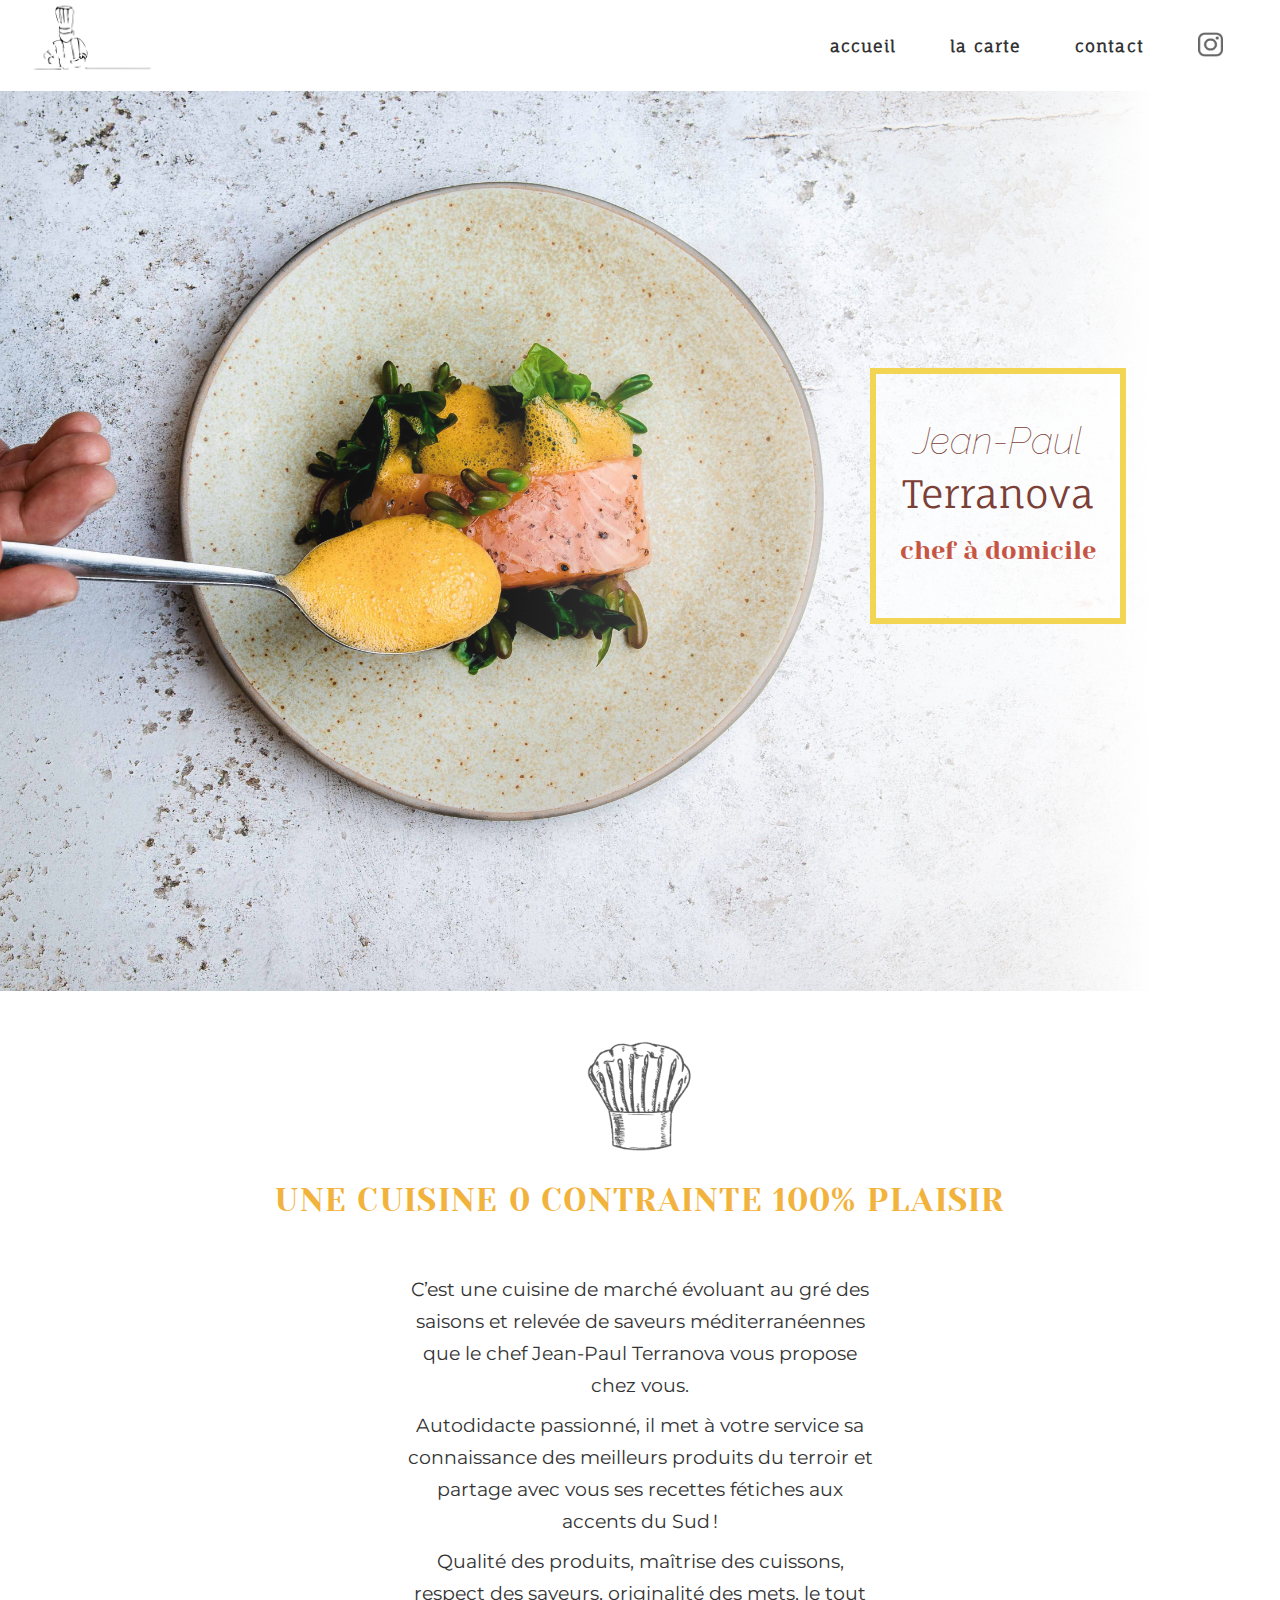
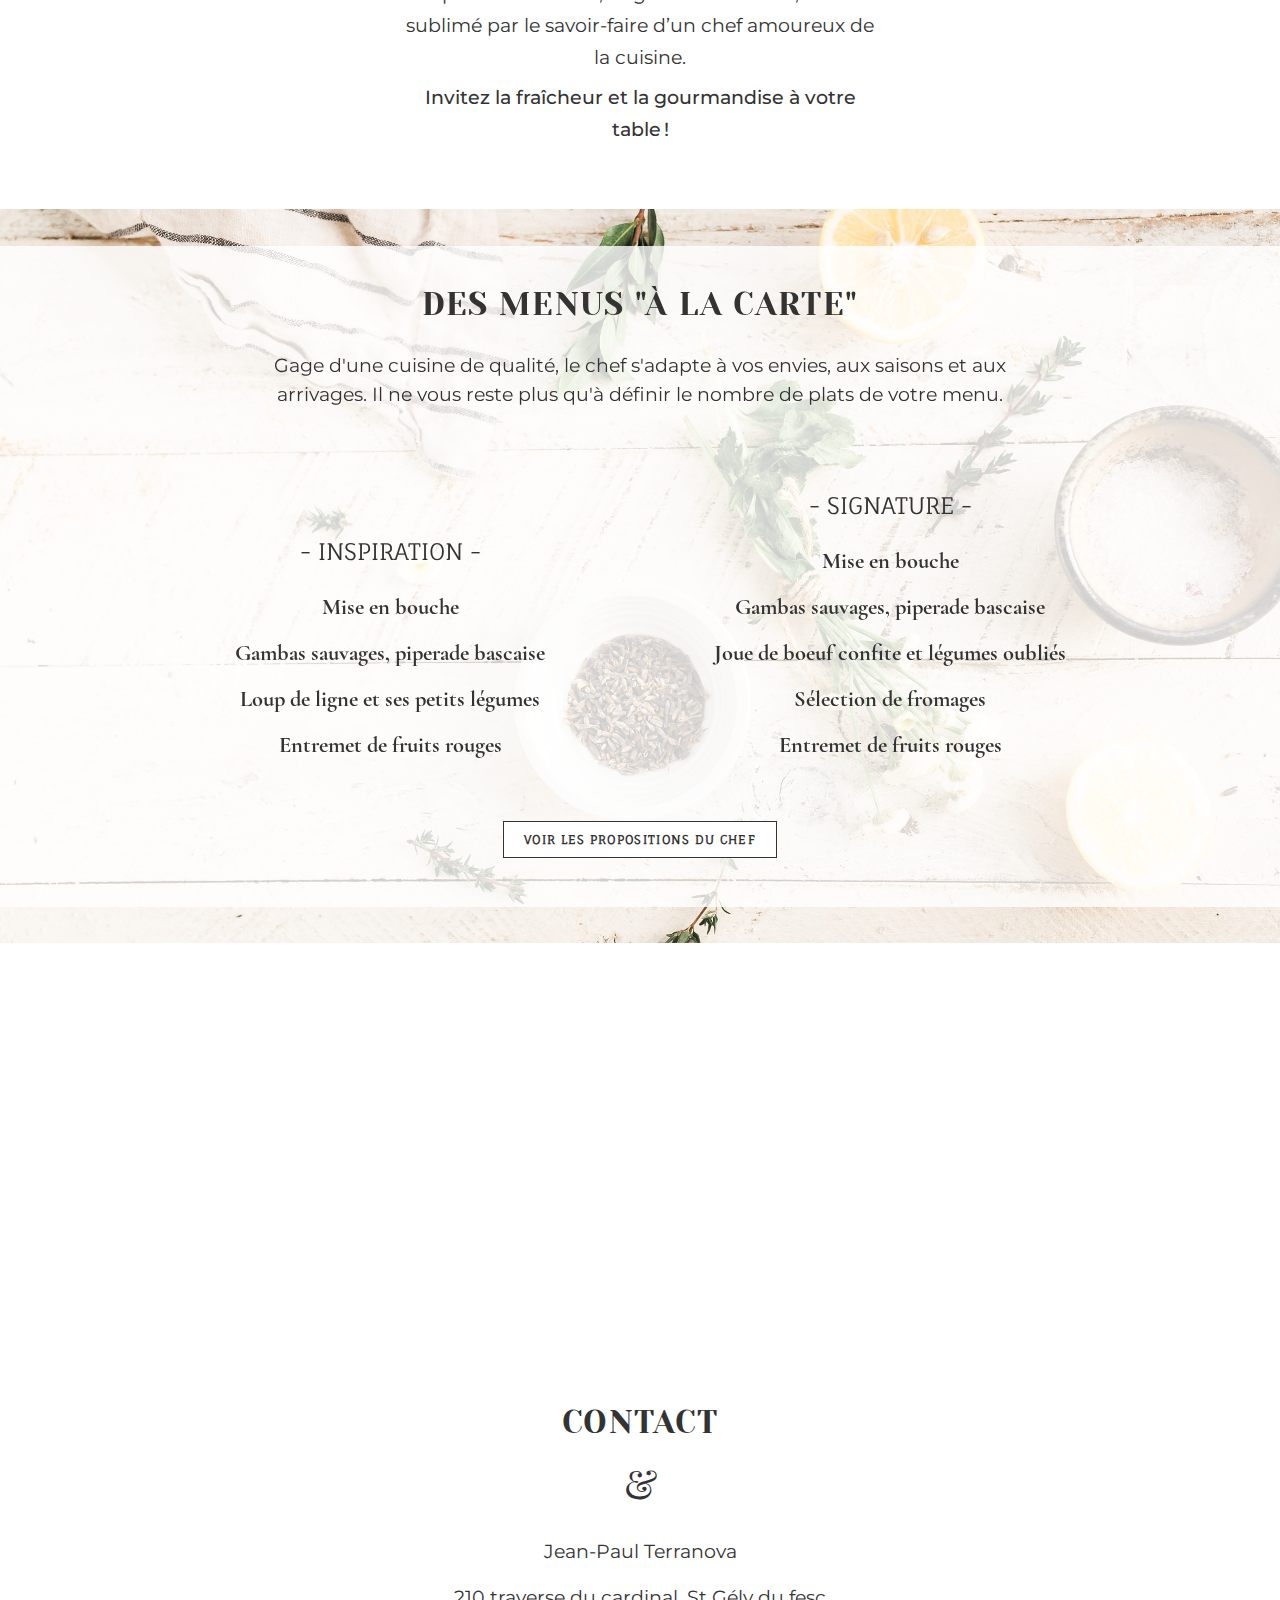
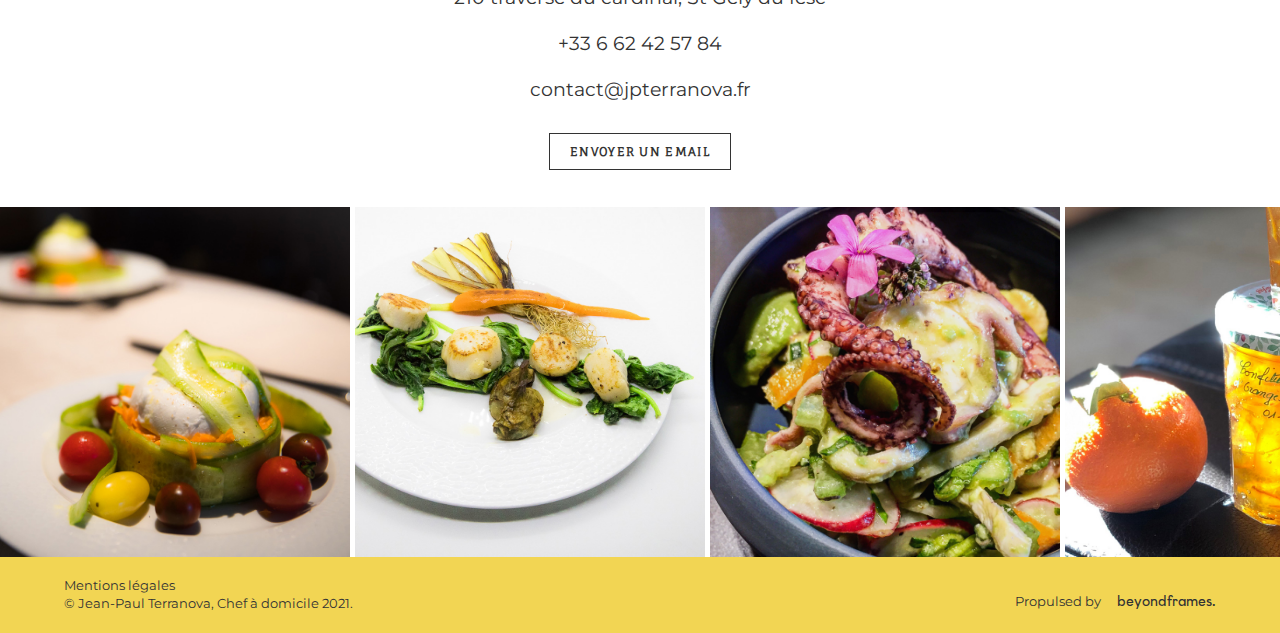
==== index.html @ db7e7a6c "navbar update - responsive" ====
<!DOCTYPE html>
<html lang="fr">

<html>
    <head>
        <title>Jean-Paul Terranova - Chef à domicile</title>
        <link rel="stylesheet" href="./resources/style.css"> 
        <link href="https://code.ionicframework.com/ionicons/2.0.1/css/ionicons.min.css" rel="stylesheet" />

        <!-- JAVASCRIPT -->
        <script type="text/javascript" src="resources/script.js"></script>
      
    <!-- REQUIRED META TAGS -->
        <meta charset="utf-8">
        <meta name="viewport" content="width=device-width, initial-scale=1, shrink-to-fit=no">

        <!-- FAVICON -->
        <link rel="apple-touch-icon" sizes="180x180" href="resources/img/favicon_io/apple-touch-icon.png">
        <link rel="icon" type="image/png" sizes="32x32" href="resources/img/favicon_io/favicon-32x32.png">
        <link rel="icon" type="image/png" sizes="16x16" href="resources/img/favicon_io/favicon-16x16.png">
        <link rel="manifest" href="resources/img/favicon_io/site.webmanifest">

        <!-- FONT GOOGLE -->
        <link rel="preconnect" href="https://fonts.gstatic.com">
        <link href="https://fonts.googleapis.com/css2?family=Montserrat:ital,wght@0,100;0,200;0,300;0,400;0,500;0,600;0,700;1,100;1,200;1,300;1,400;1,500;1,600;1,700&display=swap" rel="stylesheet">
        <link rel="preconnect" href="https://fonts.gstatic.com">
        <link href="https://fonts.googleapis.com/css2?family=Raleway:ital,wght@0,100;0,200;0,300;0,400;1,100;1,200;1,300;1,400&display=swap" rel="stylesheet">    
        
        <style type="text/css"> 
            a:link 
            { 
            text-decoration: none; 
            } 
        </style>
    </head>

    <body>

        <!-- NAVIGATION SECTION -->

    <header>

      <div class="toggle-btn" onclick="myFunction();">
        <span></span>
        <span></span>
        <span></span>
      </div>

      <div class="logo">
        <a href="index.html">
          <img src="resources/img/draw/chef-draw.png" 
              height="80rem"
              alt="dessin au trait d'un chef cuisinier au travail" ></a>
      </div>

      <nav id="nav">
        <ul>
          <li><a href="index.html">accueil</a></li>
          <li><a href="menus.html">la carte</a></li>
          <li><a href="#lien-contact">contact</a></li>
          <li><a href="https://www.instagram.com/J_paolo" target="_blank">
          <img class="instagram" 
              src="resources/img/icon/icon-instagram.png" 
              width="25" height="25"
              alt="icone instagram"></a></li>                   
        </ul>
      </nav>




<!--
      <nav>
        <ul class="nav-list">
                <li class="nav-item"><a href="index.html">
                    <img class="identite" 
                        src="resources/img/draw/chef-draw.png" 
                        height="80rem"
                        alt="dessin au trait d'un chef cuisinier au travail" ></a></li>
                <li class="nav-item"><a href="index.html">accueil</a></li>
                <li class="nav-item"><a href="menus.html">la carte</a></li>
                <li class="nav-item"><a href="#lien-contact">contact</a></li>
                <li class="nav-item"><a href="https://www.instagram.com/" target="_blank">
                    <img class="instagram" 
                    src="resources/img/icon/icon-instagram.png" 
                    width="25" height="25"
                    alt="icone instagram"></a></li></a></li>
        </ul>
      </nav>
-->
    </header>


        <!-- SOURCE ANCHOR -->
        <div class="anchor">
          <a href="#top">
            <img src="resources/img/icon/arrow.png">
          </a>
        </div>

        <!-- CONTENT SECTION #1 -->

        <main>
            <div id="banner1">
              <div class="container-brand">
                <div class="square">
                  <ul>
                    <li id="brand1">Jean-Paul</li>
                    <li id="brand2">Terranova</li>
                    <li id="brand4">chef à domicile</li>
                  </ul>
                  <!--<img src="resources/img/brand/brand-text.png">-->
                </div>
              
              </div>
              <!--<div class="container-baseline">
                <h1>Un chef dans votre cuisine</h1>
                <h2>pour être reçu chez soi</h2>
                 <h6>&</h6> 
              </div>-->
              
            </div>
        </main>


        <!-- CONTENT SECTION #2 -->

        <section class="plain-text">
          <div class="draw-item">    
            <img src="resources/img/draw/toque-draw.png" alt="drawing of a chef hat">
          </div>
          <div class="titre-edito">Une cuisine 0 contrainte 100% plaisir
          </div>
            <br>
          <div class="edito">
              <p>C’est une cuisine de marché évoluant au gré des saisons et relevée de saveurs méditerranéennes que le chef Jean-Paul Terranova vous propose chez vous.</p>
              <p>Autodidacte passionné, il met à votre service sa connaissance des meilleurs produits du terroir et partage avec vous ses recettes fétiches aux accents du Sud&#8239;!</p>
              <p>Qualité des produits, maîtrise des cuissons, respect des saveurs, originalité des mets, le tout sublimé par le savoir-faire d’un chef amoureux de la cuisine.</p> 
              <p class="bold">Invitez la fraîcheur et la gourmandise à votre table&#8239;!</p>
          </div>
        </section>
        

        <!-- CONTENT SECTION #3 -->
        
        <section class="supporting">
  
            <div class="module3">
                      
              <h3>Des menus "à la carte"</h3>
               <!--<h5>&</h5>-->

               <p><h5>Gage d'une cuisine de qualité, le chef s'adapte à vos envies, aux saisons et aux arrivages. Il ne vous reste plus qu'à définir le nombre de plats de votre menu.</h5></p>

                 <div class="col">
                   <h4>- Inspiration - </h4>
                     <br>
                   <p>Mise en bouche</p>
                   <p>Gambas sauvages, piperade bascaise</p>
                   <p>Loup de ligne et ses petits légumes</p>
                   <p>Entremet de fruits rouges</p>
                     <br>
                 </div>
               
                 <div class="col">
                   <h4>- Signature - </h4>
                     <br>
                   <p>Mise en bouche</p>
                   <p>Gambas sauvages, piperade bascaise</p>
                   <p>Joue de boeuf confite et légumes oubliés</p>
                   <!--<p><span class="italic">ou</span></p>
                   <p>Loup de ligne et ses petits légumes</p>-->
                   <p>Sélection de fromages</p>
                   <p>Entremet de fruits rouges</p>
                     <br>
                 </div>
                 
              
             </div>
               <br>
               <br>
               <a href="menus.html">Voir les propositions du chef</a>
           </section> 



        <!-- CONTENT SECTION #4 -->
        <div class="deco-scroll">
        </div>


        <!-- CONTENT SECTION #5 - CONTACT -->

        <p id="lien-contact"></p>           <!-- DESTINATION ANCHOR -->
        <section class="container-neutral"> <!-- container spé pour contact à la place de .plain-text-->
            <h3>Contact</h3>
            <h5>&</h5>
            <br>
                <div class="contact">
                    <p><strong>Jean-Paul Terranova</strong></p>
                    <p>210 traverse du cardinal, St Gély du fesc</p>
                    <p>+33 6 62 42 57 84</p>
                    <p>contact@jpterranova.fr</p>
                </div>
                <br>
            <a href="mailto:contact@jpterranova.fr">Envoyer un email</a>
        </section> 




        <!-- CONTENT SECTION #7 / SLIDE -->

        <div class="scroll">
            <img class="photo-item" src="resources/img/pic/mozza-concombre-retouche.jpg" alt="salade de mozzarella de buffala accompagnée de ses légumes du jardin" >
            <img class="photo-item" src="resources/img/pic/Noix-de-St-Jacques-et-petits-legumes-de-saison_light.jpg" alt="snoix de saint jacques et vieux légumes" >
            <img class="photo-item" src="resources/img/pic/salade-de-poulpe-2_light.jpg" alt="citron" >
            <img class="photo-item" src="resources/img/pic/Confitures_light.jpg" alt="citron" >
            <img class="photo-item" src="resources/img/pic/Poire-choco_ok.jpg" alt="dessert poire au chocolat et ses déclinaisons" >
            <img class="photo-item" src="resources/img/pic/Citron_light.jpg" alt="citron" >
    </div>
   

        <!-- FOOTER -->

        <footer>
            <ul class="container">
                <li><a href="info.html">Mentions légales</a></li>
                <li>&copy; Jean-Paul Terranova, Chef à domicile 2021.</li>
                  <span class="propulsed">
                <li>Propulsed by
                  <a href="#">
                      <span class="beyondframes">beyondframes.
                      </span>
                  </a></li>
                  </span>
            </ul>
        </footer>




    </body>

</html>




          <!-- FORMER NAVBAR 

        <header>
                      
            <ul>
                <li><a class='pagelink' href='contact'>contact</a></li>
                <li><a class='pagelink' href='menus'>menus</a></li>
                <li><a class='pagelink' href='#accueil'>accueil</a></li> 
                <li><div class="instagram">
                        <img src="resources/img/icon/icon-instagram.png" width="25" height="25" alt="icone instagram">
                    </div>
                </li>              
            </ul>
            
        </header> -->
---- resources/style.css ----
/* RESET */

/* http://meyerweb.com/eric/tools/css/reset/ 
   v2.0 | 20110126
   License: none (public domain)
*/

html, body, div, span, applet, object, iframe,
h1, h2, h3, h4, h5, h6, p, blockquote, pre,
a, abbr, acronym, address, big, cite, code,
del, dfn, em, img, ins, kbd, q, s, samp,
small, strike, strong, sub, sup, tt, var,
b, u, i, center,
dl, dt, dd, ol, ul, li,
fieldset, form, label, legend,
table, caption, tbody, tfoot, thead, tr, th, td,
article, aside, canvas, details, embed, 
figure, figcaption, footer, header, hgroup, 
menu, nav, output, ruby, section, summary,
time, mark, audio, video {
	margin: 0;
	padding: 0;
	border: 0;
	font-size: 16px;
	font: inherit;
	vertical-align: baseline;
}
/* HTML5 display-role reset for older browsers */
article, aside, details, figcaption, figure, 
footer, header, hgroup, menu, nav, section {
	display: block;
}
body {
	line-height: 1;
}
ol, ul {
	list-style: none;
}
blockquote, q {
	quotes: none;
}
blockquote:before, blockquote:after,
q:before, q:after {
	content: '';
	content: none;
}
table {
	border-collapse: collapse;
	border-spacing: 0;
}

/* RESET SIMPLIFIE */
/* 
html, body {
  margin:0;
  pading:0;
  font-family: 'Cormorant';
  font-size: 16px;
*/

@font-face {
    font-family: "Cormorant";
    src: url(font/Cormorant_Garamond/CormorantGaramond-Bold.ttf) format('truetype'),
         url(font/Cormorant_Garamond/CormorantGaramond-BoldItalic.ttf) format('truetype'),
         url(font/Cormorant_Garamond/CormorantGaramond-Italic.ttf) format('truetype'),
         url(font/Cormorant_Garamond/CormorantGaramond-Light.ttf) format('truetype'),
         url(font/Cormorant_Garamond/CormorantGaramond-LightItalic.ttf) format('truetype'),
         url(font/Cormorant_Garamond/CormorantGaramond-Medium.ttf) format('truetype'),
         url(font/Cormorant_Garamond/CormorantGaramond-MediumItalic.ttf) format('truetype'),
         url(font/Cormorant_Garamond/CormorantGaramond-Regular.ttf) format('truetype'),
         url(font/Cormorant_Garamond/CormorantGaramond-SemiBold.ttf) format('truetype'),
         url(font/Cormorant_Garamond/CormorantGaramond-SemiBoldItalic.ttf) format('truetype');
}
@font-face {
    font-family: "Fauna One";
    src: url(font/Fauna_One/FaunaOne-Regular.ttf) format('truetype');
}
@font-face {
    font-family: "Playfair";
    src: url(font/Playfair_Display/PlayfairDisplay-VariableFont_wght.ttf) format('truetype'),
         url(font/Playfair_Display/PlayfairDisplay-Italic-VariableFont_wght.ttf)format('truetype');
}
@font-face {
    font-family: "Yeseva One";
    src: url(font/Yeseva_One/YesevaOne-Regular.ttf) format('truetype');
}
@font-face {
    font-family: "Graphit";
    src: url(font/Graphit/Graphit-Regular.otf) format('opentype'),
       url(font/Graphit/Graphit-Regular.woff) format('woff');
}
@font-face {
    font-family: "Mathilde";
    src: url(font/Mathilde.otf/mathilde.otf) format('opentype');
}

html { 
  scroll-behavior: smooth; 
}

/*ajout pour slidebar*/
* {
  box-sizing: border-box;
  &::before, &::after {
    box-sizing: border-box;
  }
}
/*ajout pour slidebar*/

a {
 text-decoration: none;
  color: inherit;
}

p {
  min-width: 200px;
}



  /* NAVIGATION */

.header {
  display: inline-block;
  width: 100%;
  padding: 25px 6rem;
  background-color: #fff;
  position: relative;
}

.logo {
  float: left;
  padding-left: 2rem;
}

.header,nav {
  float: right;
}

.header,nav ul li {
  display: inline-block;
  padding: 2rem 25px;
}

.header,nav ul li a {
  text-decoration: none;
  display: inline-block;
  color: #333;
  font-weight: 600;
  letter-spacing: 1.2px;
  font-family: "Fauna One";
  vertical-align: middle;
}
.header,nav ul li:last-child {
  margin-right: 2rem;
  margin-left: 0;
}

.toggle-btn {
  width: 35px;
  position: absolute;
  right: 80px;
  top: 1.8rem;
  display: none;
}

.toggle-btn span {
  display: inline-block;
  width: 100%;
  height: 2px;
  background-color: #333;
  float: left;
  margin-bottom: 8px;
}

/*
.nav-list {
  padding: 1rem 0;
  display: flex;
  justify-content: flex-end;
  align-items:center;
  height: 5rem;
}

.nav-item {
  margin-right: 6rem;
  text-transform: lowercase;
  font-weight:600;
  
}

.nav-item a {
  color: #333;
  letter-spacing: 1.2px;
  font-family: "Fauna One";
}

.nav-item:first-child {
  margin-right: auto;
  margin-left: 6rem;
}

.nav-item:last-child {
  margin-right: 10rem;
  margin-left: 0;
}
*/


  /* MAIN */

  #banner1 {
    position: relative;
    background: linear-gradient(to right, transparent, 70%, white 90%),
                url("img/pic/retouche_edward-howell-R8HoXig87p8-unsplash2.jpg")center center no-repeat;
    background-size: cover;
    height: 100vh;
    line-height: 1.4em;
    text-align:center;
    align-items: center;
    display: flex;
    width: 100%;
    
  }

.container-brand {
  line-height: 1.4rem;
  margin : 0 10vw 10vh auto;
  align-items:center; 
  display: flex;

   
}

.square {
  width: 20vw;
  height: 20vw;
  background-color: rgba(255, 255, 255, 0.8);
  border:solid 6px #f2d553;
  min-width: 200px;
  min-height: 200px;
  align-items: center;
  display: flex;
  flex-direction: column;
  


}

.square li {
  line-height: 4.2vh;
  margin: 0 auto;

}

.square ul {
  vertical-align: middle;
  padding-top: auto;
  padding-bottom: auto;
  margin-top: auto;
  margin-bottom: auto;
}

/*
h1 {
 font-size: 5.9vw;
}
h2 {
 font-size: 3.0vh;
}
p {
 font-size: 2vmin;
}*/

#brand1 {
  font-family: "Raleway", sans-serif;
  font-size: 3vw;
  color: #7B3F36;
  font-weight: 100;
  font-style: italic;
  margin-top: 0;
}

#brand2 {
  font-family: "Fauna One", sans-serif;
  font-size: 3vw;
  color: #7B3F36;
}


#brand4 {
  font-family: "Yeseva One", sans-serif;
  font-size: 2vw;
  color: #C75544;
  padding-top: 1.5vw;
}

.container-baseline {
  position: relative;
  display: block;
}
/*
 #banner1:before {       /// Overlay ///
  position: absolute;
  content: "";
  top: 0;
  left:0;
  width: 100%;
  height: 100%;
  background: linear-gradient(to right, transparent, 70%, white);
}
*/
#banner1:before div {
    width: 120px;
    height: 120px;
  }

#banner1 * {
  position: relative;      /* /// Makes elements display above overlay. /// */
}

main h1 {
  color: #333;
  font-family: 'Fauna One', sans-serif;
  font-size: 2vw;
  letter-spacing: 0.03em;                      
  text-transform: uppercase;
  top: 30%;
}

main h2 {
  color: #333;
  font-family: 'Fauna One', sans-serif;
  font-size: 2vw;
  text-align: center;
  top: 30%;

}

/*
img[src*='text'] {
  margin-top: 0;
  margin-left: auto;
  margin-right: auto;
  display: flex;
  width: 400px;
  height: auto;
  position: relative;
}

img[src*='frame'] {
  margin-top: 0;
  margin-left: auto;
  margin-right: auto;
  display: flex;
  width: 400px;
  height: auto;
}*/

.draw-item {
  margin: 1rem auto 1rem auto;
  text-align: center;
}

.draw-item img {
  width: 200px;
}
 
img[src*='lemon'] {
  margin-top: 0;
  margin-left: auto;
  margin-right: auto;
  display: flex;
  width: 150px;
  height: auto;
}

img[src*='toque'] {
  margin-top: 0;
  margin-left: auto;
  margin-right: auto;
  display: flex;
  width: 200px;
  height: auto;
}


/*
.container-edito {
  background-color: #fff;
  width: 100%;
  padding-top: 4em;
  padding-bottom: 4em;
  text-align: center;
}*/

.titre-edito {
  font-family: "Yeseva One", sans-serif;
  color:#f2b33d;
  font-size: 2rem;
  text-transform: uppercase;
  text-align: center;
  letter-spacing: 0.04em;
  width: 100%;
  margin-left: auto;
  margin-right: auto;
}

.edito {
  font-family: 'Montserrat', sans-serif;
  color:#333;
  margin: 1rem auto;
  width: 46%;
  line-height: 2rem;
  font-weight: 400;
  text-align: center;
}

.edito p {
  padding-top: 0.5rem;
}

.bold {
  font-weight: 500;
}

/* MODULE #3 */    /*presentation menus*/

.supporting {              /*fond img presentation menus */
  position: relative;
  background: url("img/pic/brooke-lark-kXQ3J7_2fpc-unsplash_light.jpg")center center no-repeat; padding-top: 80px;
  padding-top: 80px;
  padding-bottom: 6em;
  background-size: cover;
  text-align: center;
  width: 100%;
}

.supporting::before {
  position: absolute;
  display: block;
  top:5%;
  content: "";
  background-color: rgba(256,256,256, 0.80);
  width: 100%;
  height: 90%;
}

/*
.supporting:before {            Overlay
  position: absolute;
  content:"";
  background-color: rgba(256,256,256, 0.75);
  width: 90%;
  height: 88%;
  top: 45px;
  left: 100px;

}*/

.supporting * {
  position: relative;
  width: 100%;
}

.supporting .col {
  font-family: 'Montserrat', sans-serif;
  text-align: center;
  display: inline-block;
  height: 200px;
  width: 400px;
  margin : 2.2em 3em 0 3em;
}

.supporting img {  /* usefull for icon from menu page*/
  height: 32px;
}

.supporting h4 {
  font-family: "Fauna One", sans-serif;
  font-size: 23px;
}

.supporting p {
  font-weight: 400;
  font-family: "Cormorant";
  font-size: 1.4em;
  line-height: 16px;
  padding: 10 20px;
  margin-bottom: 30px;
  color: #333;
}

.supporting a {
  background-color: white;
  color: #333333;
  font-family: 'Fauna One', sans-serif;
  font-weight: 600;
  font-size: 12px;
  letter-spacing: 1.3px;
  /*text-decoration: none;*/
  text-transform: uppercase;
  padding: 10px 20px;
  border: 1px solid #333333; 
  margin: 20px, auto;
  width: 100%;
}

.supporting a:hover {
  background-color: #333;
  color: #fff;
}

.italic {
  font-style: italic;
  font-weight: lighter;
}


.container-neutral {    /*fond blanc de base utilisé pour contact*/         
  font-family: 'Montserrat', sans-serif;
  background-color: #fff;
  margin: 3rem auto;
  text-align: center;
  width: 100%;
}

.container-neutral p {  /*texte du module contact */
  font-weight: 400;
  font-size: 1.2rem;
  line-height: 1rem;
  padding: 10 20px;
  margin-bottom: 30px;
  color: #333;
  width: 100%;
}


.container-neutral a {
  background-color: white;
  color: #333333;
  font-family: 'Fauna One', sans-serif;
  font-weight: 600;
  font-size: 12px;
  letter-spacing: 1.3px;
  text-decoration: none;
  text-transform: uppercase;
  padding: 10px 20px;
  border: 1px solid #333333; 
  margin: 20px, auto;
  width: 100%;
}

.container-neutral a:hover {
  background-color: #333;
  color: #fff;
  width: 100%;
}

.module3 {
  /*background-size: cover; */
  position:relative;
}

/*
.module3:before {
  position: absolute;
  content: "";
  top: 0px;
  right: 0px;
  height: 50%;
  color: rgba(256,256,256, 0.2);
}
*/

.module3 * {
  position: relative; /* Makes elements display above overlay. */  
}

.module3 h5 {
  font-size: 1.2rem;
  font-family: "Montserrat";
  width: 60%;
  text-align: center;
  margin-left: auto;
  margin-right: auto;
  line-height: 1.8rem;
  min-width: 200px;
}

.container {
  z-index: 10;
  border: 0px;
  margin: 0px;
  color: #333;
}

.deco-scroll {
  background-image: url(img/pic/jonathan-pielmayer-dJe7Vt0dQHM-unsplash_light.jpg); 
  width: 100%;
  height: 26em;  
  background-size: cover;
  background-attachment: fixed, scroll;
}

.deco-scroll2 {
  background-image: url(img/pic/max-delsid-81QFH8r4xog-unsplash_light.jpg); 
  width: 100%;
  height: 20rem;  
  background-size: cover;
  background-attachment: fixed, scroll;
  margin-bottom: 4rem;
}

/* ---------- PROCESS & MENUS ---------- */  

.container-process {
  max-width: 1200px;
  margin: 0 auto;
  padding: 0 1rem;
  text-align: center;
  align-items: center;
}


.container-process .col { /*manage ONLY each .col and their behavior between them*/
  font-family: 'Cormorant', sans-serif;
  font-size: 1.4rem;
  line-height: 1.4rem;
  height: 200px;
  width: 800px;
  margin : 0 2rem 2rem 2rem;
  vertical-align: text-top;
  display: flex;
}

.container-process p {
  margin-top: 1.4rem;
}

.container-process img {
width: auto;
height: 180px;
}

/* ---------- INFO LEGALES ---------- */

.plain-text {                       /* !!DANGER ZONE!! container used for / mentions legales, edito and process+menus*/
font-family: 'Montserrat', sans-serif;
margin: 2rem auto 4rem auto;
width: 80%;
font-size: 1.2rem;
line-height: 2rem;
}

.plain-text .col {
  /*font-family: ???;*/ 
  text-align: center;
  display: inline-block;
  height: 200px;
  width: 200px;
  margin-top: 60px;
}



.special p {
  margin-top: 8rem;
  padding-top: 2rem;
  margin-left: auto;
  margin-right: auto;
  text-align: center;
  max-width: 1200px;
  margin-bottom: 0;

}

/*
.plain-text img {
  height: 32px;
}
*/


.plain-text li {
  margin-left: 10%;
  margin-top: 1rem;
}

.plain-text h3 {
  margin-top: 0rem;
}

.plain-text h4 {
  font-family: "Yeseva One";
  color: #555;
  font-size: 1.8rem;
  text-align: left;
  margin-top: 2rem;
}

/*
.yellow-background {
    background-color: #f2d553;
    width:100%;  
}
*/



/*----------------------------*/

/* UNIVERSAL STYLES */
  
  h1 {
    color: black;
    padding: 20px;
    font-size: 1,75rem;                     
    font-family: "Cormorant";
    text-transform: uppercase;
    top: 25%;
    
  }
  
  h2 {
    padding: 40px 20px 40px 20px;
    font-size: 22px;
    text-align: center;
    font-family: "Fauna One";
    text-transform: uppercase;
    color:#333;
  }

  h3 {
    font-family: "Yeseva One", sans-serif;
    font-size: 2rem;
    text-transform: uppercase;
    color:#333;
    text-align: center;
    letter-spacing: 0.04em;
    
  }

  h4 {
    font-family: "Cormorant";
    font-size: 1.375rem;
    padding: 20px;
    text-align: center;
    text-transform: uppercase;
    color:#333;
  }

  h5 {                            /* '&' black) */
    font-family:"Playfair";
    font-size: 40px;
    font-weight: normal;
    text-align: center;
    color: #333;
    margin: .6em;
    vertical-align: baseline;
  }

  h6 {                            /* '&' white) */
    font-family:"Playfair";
    font-size: 40px;
    font-weight: normal;
    text-align: center;
    color: #fff;
    margin: 0px;
    vertical-align: baseline;
  }

  .container-title h3{
    width: 100%;
    height: auto;
    margin-top: 3rem;
  }

.bandeau-image {
  max-height: 30em;
  width: 100%;
}

.deco-page {
  display: flex;
  width: 100%;
  height: 30em;
  align-items: center;
  overflow: hidden;
}

/*
  .deco-page {
  -webkit-background-size: cover;
  -moz-background-size: cover;
  -o-background-size: cover;
  background-size: cover;
  }


.contact {
  margin-top: 4em;
  margin-bottom: 4em;;
}

.contact p {
  font-family : "Montserrat", sans-serif;
  line-height: 0.5em;
}

/* PHOTOS SCROLL HORIZONTAL */

.scroll {
  display: flex;
  flex-wrap: nowrap;
  overflow-x: auto;
  -webkit-overflow-scrolling: touch;
  -ms-overflow-style: -ms-autohiding-scrollbar;
}
.scroll::-webkit-scrollbar {
  display: none;
}

.photo-item {
  height: 350px;
  width: 350px;
  margin-right: 5px;
  flex: 0 0 auto;
}


/*---------- SLIDE BAR ----------*/
/* already written on 102
* {
  box-sizing: border-box;
  &::before, &::after {
    box-sizing: border-box;
  }
}
*/


.container-slider {
  max-width: 800px;
  margin: 0 auto;
  padding: 50px;
}

button {
  position: relative;
  display: inline-block;
  cursor: pointer;
  outline: none;
  border: 0;
  vertical-align: middle;
  text-decoration: none;
  background: transparent;
  padding: 20px 5px;
  color: #f2d553;
  font-size: 2rem;
}

button span {
  position: relative;
  display: inline-block;
  transform: translateX(0);
  transition: transform 0.3s ease;
}

.previous:hover span {
  transform: translateX(-10px) scale(1.2);
}

.next:hover span {
  transform: translateX(10px) scale(1.2);
}

.slider-nav ul {
  list-style: none;
  margin: 0;
  padding: 0;
  display: flex;
  justify-content: center;
}

.slider-nav li {
  display: flex;
  flex: 2;
  text-align: center;
}

.container-slider img {
  max-width: 100%;
  display: none;
  box-shadow: 10px 10px 20px 0 rgba(94,47,59,0.2);
}

.container-slider img.active {
  display: block;
  animation: fadeImg 0.8s;
}

.slider-nav .arrow {
  flex: 0 0 15%;
}

.slider-nav a {
  flex-basis: 100%;
  display: flex;
  align-items: center;
}

.slider-nav span {
  display: block;
  width: 100%;
}

@keyframes fadeImg {
  from {
    opacity: 0;
  }

  to {
    opacity: 1;
  }
}


/* FOOTER */
  
footer {
  background-color: #f2d553;
  font-family: 'Montserrat', sans-serif;
  font-size: 1.3em;
  color: #333;
  padding: 20px 0;
  padding-left: 5em;
  padding-right: 5em;
  font-size: 0.8em;
  width: 100%;
  line-height: 1.4em;
  text-decoration: none;
}

.propulsed {
  position: relative;
  bottom: 20px;
  z-index: 11;
  display: block;
  float: right;
}

.beyondframes {
 font-family: "Graphit", sans-serif;   
 font-size: 1.1em;
 margin-left: 0.8rem;
}

.anchor {
  position: fixed;
  bottom: 100px;
  width: 100%;
}
    
.anchor img {
  width: 20px;
  margin-right: 6rem;
  float: right;
}



/*
@media only screen and (max-width: 560px) { 
  .titremodule2 {
    width: 180px;
  }
}

@media only screen and (min-width: 560px) and (max-width: 1099px) { 
  .titremodule2 {
    width: 260px;
  }
}
*/


@media only screen and (max-width: 360px) {
  footer {
   visibility: hidden;
  }

  .supporting .col {
    width: 250px;
    line-height: 1.4rem;
  }

  .supporting .col p {
    line-height: 1.4frem;
  }

} 

@media only screen and (min-width: 361px) and (max-width: 960px) {
  .deco-scroll,
  .deco-scroll2 {
    /*object-fit: cover;
    object-position: bottom;*/
    background-attachment: unset;
  }

  .edito {
    font-size: 1.2rem;
    margin: 1rem auto;
    width: 80%;
    line-height: 2rem;
  }

  p,
  .module3 h5 {
    font-size: 1rem;
    line-height: 1.4rem;
  }

  .contact {
    font-size: 0.8rem;
    }

  #module3::before {
    width: 500px;
  }

  #p-infos p,
  #p-infos li {
    font-size: 0.9rem;
    line-height: 1.5rem;
    text-align: justify;
  }

  h3 {
    font-size: 1.4rem;
  }

  .plain-text h4 {
    font-size : 1.2rem;
    line-height: 1.2rem;
    text-align: center;
    line-height: 2rem;
    }

 
  .deco-page {
  display: flex;
  width: 100%;
  height: 10rem;
  align-items: center;
  overflow: hidden;
  }

  .container-process p { 
    font-family: 'Cormorant', sans-serif;
    font-size: 1.2rem;
    line-height: 1.4rem;
  }

  .supporting .col {
    width: 250px;
  }

  .supporting .col p {
    line-height: 1.4rem;
  }

  footer {
    line-height: 0.7rem;

   }  

  footer li {
    font-size: 0.6rem;
    text-align: center;
  }

.container {
  flex-direction: column;
  display: flex;
}

  .beyondframes {
    padding-left: 0;
    margin-left:0;
  }

  .propulsed {
    float: left;
    top: 0.07rem;
  }
}

  @media only screen and (min-width: 960px) {
    .square {
      background-color:rgba(255, 255, 255, 0.8)
    }
  }

  @media only screen and (min-width: 1240px) {
    .titremodule2 {
      width: 500px;
    }
    .container-brand {
      margin: 0 12vw 10vh auto;
    }
    .square {
      background-color:rgba(255, 255, 255, 0.5)
    }

    #brand1 {
      padding-bottom: 8%;
    }
  }

  @media only screen and (min-width: 1380px) {
    #brand4 {
      padding-top: 12%;
    }
  }

  @media only screen and (max-width: 991px){
    .toggle-btn{
      display: block;
    }

    .header,nav {
      display: none;
      width: 100%;
      text-align: center;
      border-top: 0.2px solid rgba(0, 0, 0, 0.5);
      padding-top: 20px;
      margin-top: 10px;
      padding-bottom: 10px;
    }

    .header,nav ul li{
      padding: 15px 0px;
      width: 100%;
    }

    .header,nav.show {
      display:block;
    }
  }

  @media only screen and (max-width:1239px) {
    .titremodule2 {
      width: 400px;
      text-align: center;
    }  
    #brand1 {
      font-size: 180%;
    }
    #brand2 {
      font-size: 190%;
    }
    #brand4 {
      font-size: 130%;
    }
  }
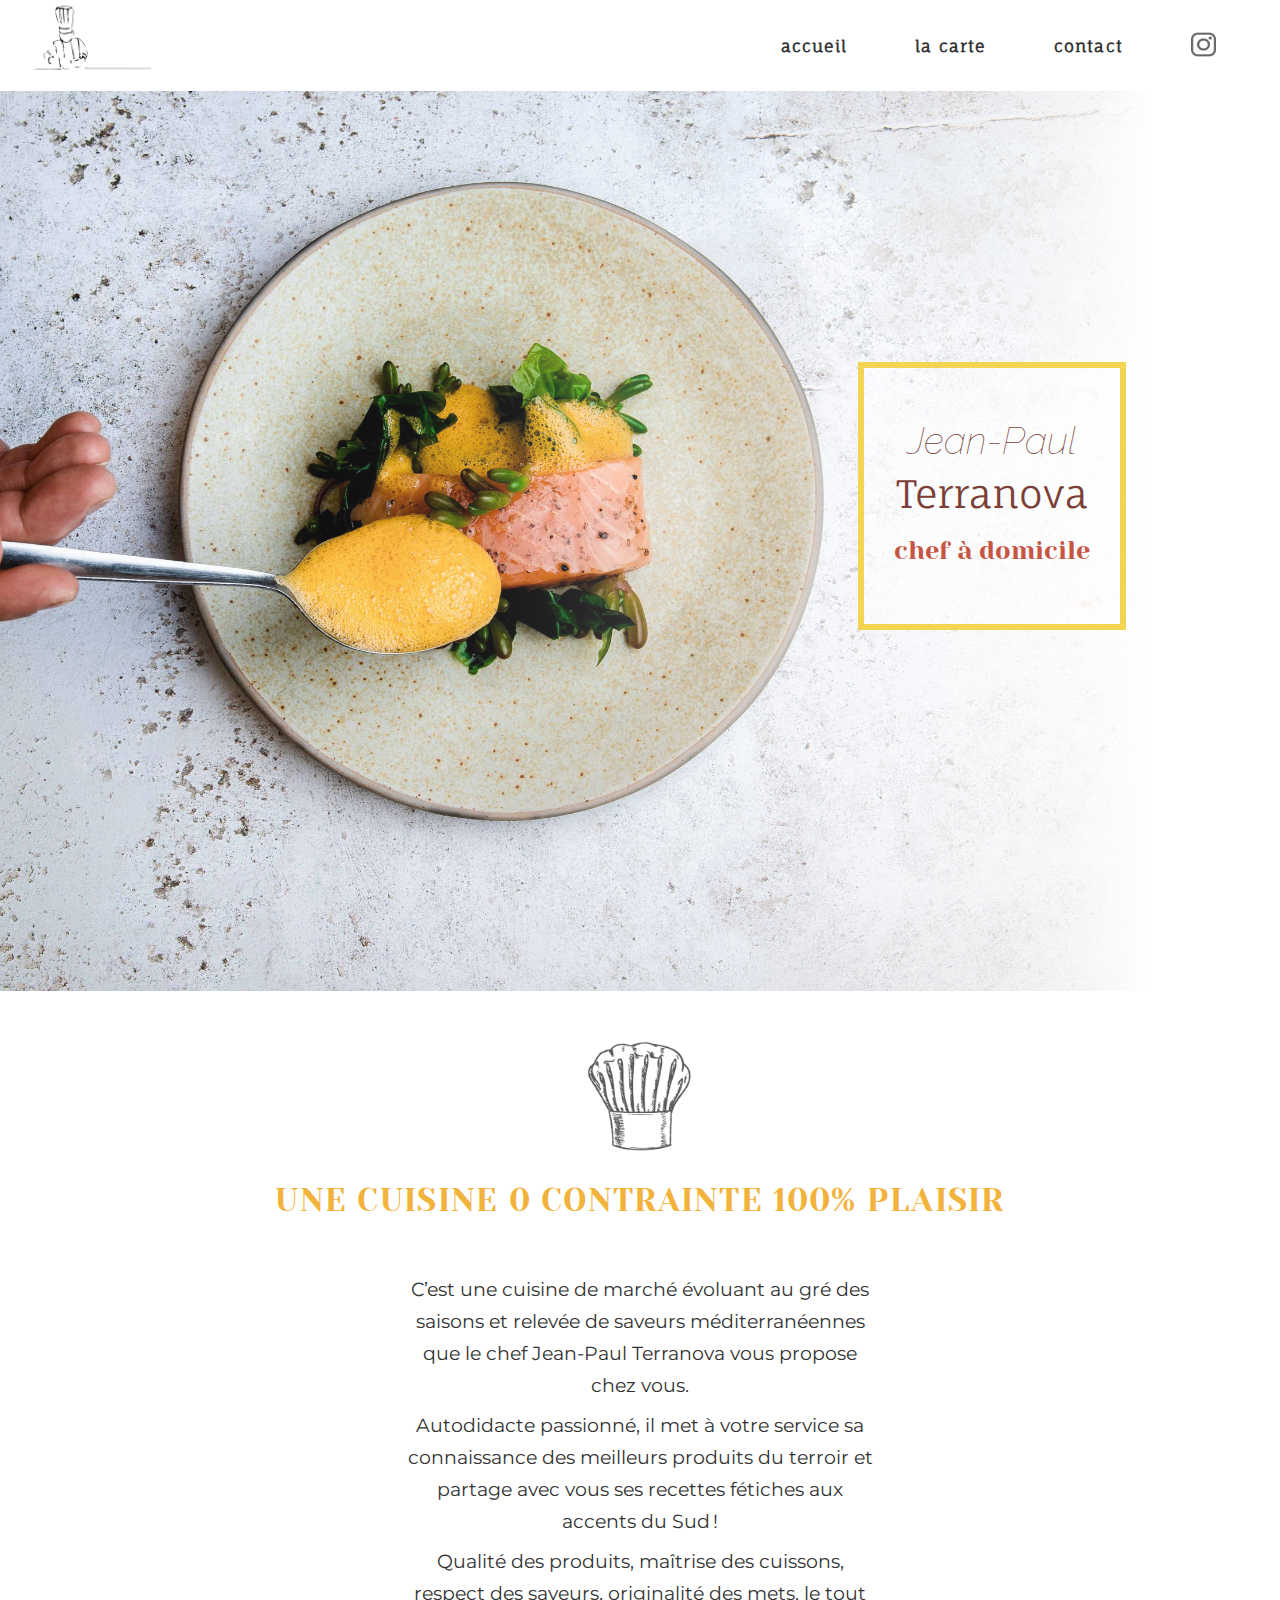
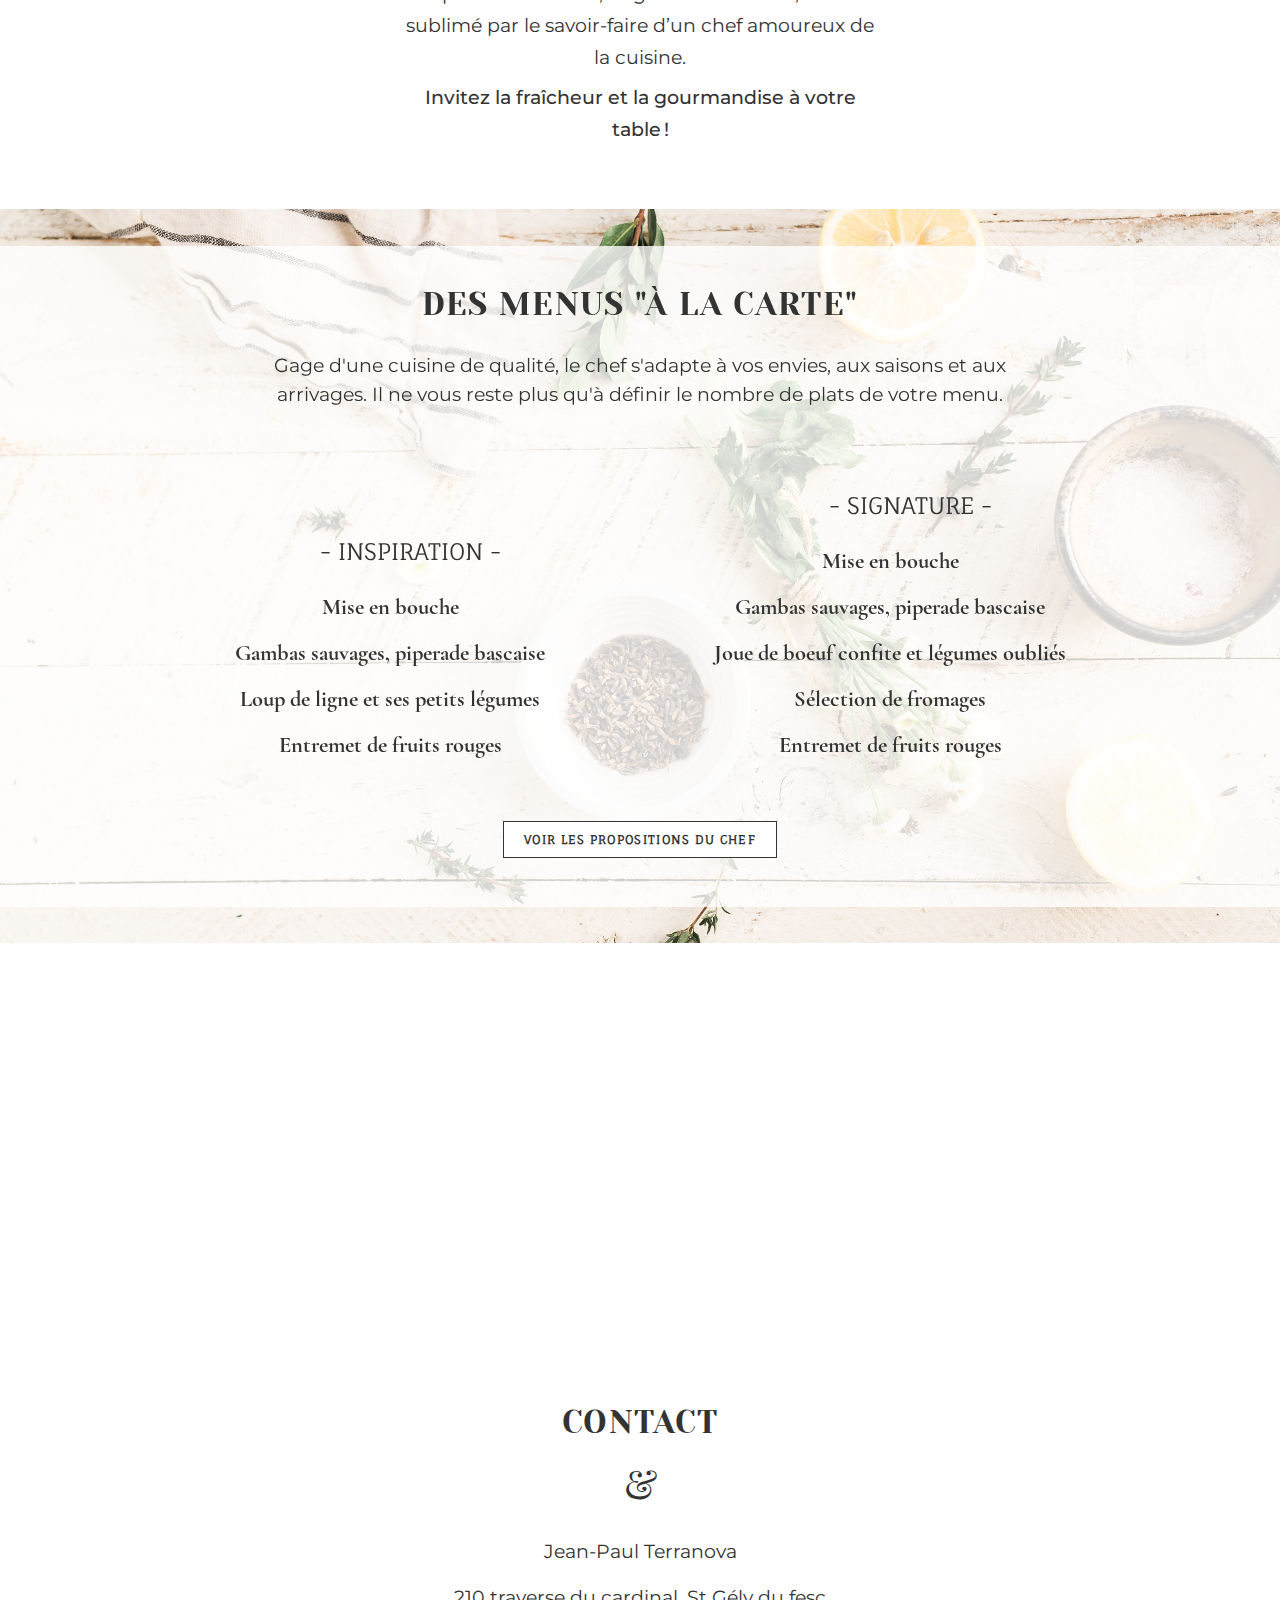
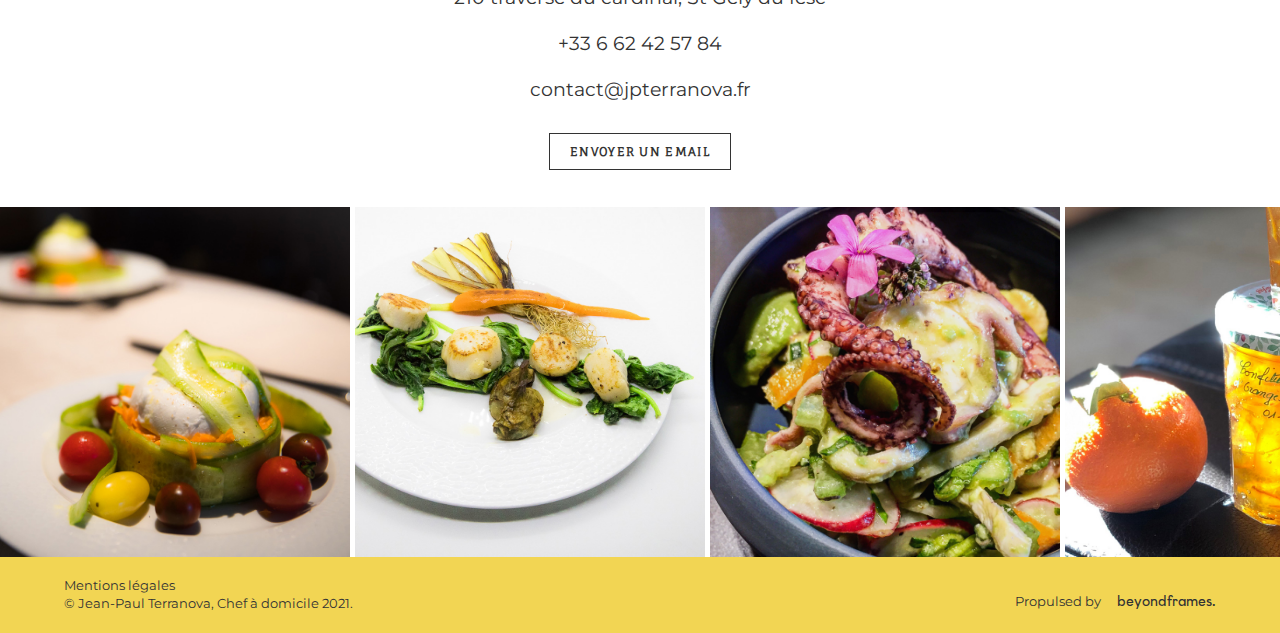
==== commit e130c743: "navbar modification with mediaquerry and padding correction" ====
--- a/index.html
+++ b/index.html
@@ -229,7 +229,7 @@
                 <li>&copy; Jean-Paul Terranova, Chef à domicile 2021.</li>
                   <span class="propulsed">
                 <li>Propulsed by
-                  <a href="#">
+                  <a href="info.html">
                       <span class="beyondframes">beyondframes.
                       </span>
                   </a></li>
--- a/resources/style.css
+++ b/resources/style.css
@@ -49,15 +49,6 @@
 	border-spacing: 0;
 }
 
-/* RESET SIMPLIFIE */
-/* 
-html, body {
-  margin:0;
-  pading:0;
-  font-family: 'Cormorant';
-  font-size: 16px;
-*/
-
 @font-face {
     font-family: "Cormorant";
     src: url(font/Cormorant_Garamond/CormorantGaramond-Bold.ttf) format('truetype'),
@@ -87,7 +78,7 @@
 @font-face {
     font-family: "Graphit";
     src: url(font/Graphit/Graphit-Regular.otf) format('opentype'),
-       url(font/Graphit/Graphit-Regular.woff) format('woff');
+      url(font/Graphit/Graphit-Regular.woff) format('woff');
 }
 @font-face {
     font-family: "Mathilde";
@@ -99,24 +90,15 @@
 }
 
 /*ajout pour slidebar*/
-* {
-  box-sizing: border-box;
-  &::before, &::after {
-    box-sizing: border-box;
-  }
-}
-/*ajout pour slidebar*/
 
 a {
- text-decoration: none;
+  text-decoration: none;
   color: inherit;
 }
 
 p {
   min-width: 200px;
 }
-
-
 
   /* NAVIGATION */
 
@@ -133,16 +115,16 @@
   padding-left: 2rem;
 }
 
-.header,nav {
+header nav {
   float: right;
 }
 
-.header,nav ul li {
+header nav ul li {
   display: inline-block;
-  padding: 2rem 25px;
-}
-
-.header,nav ul li a {
+  padding: 2rem;
+} 
+
+header nav ul li a {
   text-decoration: none;
   display: inline-block;
   color: #333;
@@ -151,7 +133,8 @@
   font-family: "Fauna One";
   vertical-align: middle;
 }
-.header,nav ul li:last-child {
+
+header nav ul li:last-child {
   margin-right: 2rem;
   margin-left: 0;
 }
@@ -169,43 +152,9 @@
   width: 100%;
   height: 2px;
   background-color: #333;
-  float: left;
+  /*float: left;*/
   margin-bottom: 8px;
 }
-
-/*
-.nav-list {
-  padding: 1rem 0;
-  display: flex;
-  justify-content: flex-end;
-  align-items:center;
-  height: 5rem;
-}
-
-.nav-item {
-  margin-right: 6rem;
-  text-transform: lowercase;
-  font-weight:600;
-  
-}
-
-.nav-item a {
-  color: #333;
-  letter-spacing: 1.2px;
-  font-family: "Fauna One";
-}
-
-.nav-item:first-child {
-  margin-right: auto;
-  margin-left: 6rem;
-}
-
-.nav-item:last-child {
-  margin-right: 10rem;
-  margin-left: 0;
-}
-*/
-
 
   /* MAIN */
 
@@ -220,7 +169,6 @@
     align-items: center;
     display: flex;
     width: 100%;
-    
   }
 
 .container-brand {
@@ -228,8 +176,6 @@
   margin : 0 10vw 10vh auto;
   align-items:center; 
   display: flex;
-
-   
 }
 
 .square {
@@ -242,15 +188,11 @@
   align-items: center;
   display: flex;
   flex-direction: column;
-  
-
-
 }
 
 .square li {
   line-height: 4.2vh;
   margin: 0 auto;
-
 }
 
 .square ul {
@@ -260,17 +202,6 @@
   margin-top: auto;
   margin-bottom: auto;
 }
-
-/*
-h1 {
- font-size: 5.9vw;
-}
-h2 {
- font-size: 3.0vh;
-}
-p {
- font-size: 2vmin;
-}*/
 
 #brand1 {
   font-family: "Raleway", sans-serif;
@@ -287,7 +218,6 @@
   color: #7B3F36;
 }
 
-
 #brand4 {
   font-family: "Yeseva One", sans-serif;
   font-size: 2vw;
@@ -299,16 +229,7 @@
   position: relative;
   display: block;
 }
-/*
- #banner1:before {       /// Overlay ///
-  position: absolute;
-  content: "";
-  top: 0;
-  left:0;
-  width: 100%;
-  height: 100%;
-  background: linear-gradient(to right, transparent, 70%, white);
-}
+
 */
 #banner1:before div {
     width: 120px;
@@ -334,28 +255,7 @@
   font-size: 2vw;
   text-align: center;
   top: 30%;
-
-}
-
-/*
-img[src*='text'] {
-  margin-top: 0;
-  margin-left: auto;
-  margin-right: auto;
-  display: flex;
-  width: 400px;
-  height: auto;
-  position: relative;
-}
-
-img[src*='frame'] {
-  margin-top: 0;
-  margin-left: auto;
-  margin-right: auto;
-  display: flex;
-  width: 400px;
-  height: auto;
-}*/
+}
 
 .draw-item {
   margin: 1rem auto 1rem auto;
@@ -383,16 +283,6 @@
   width: 200px;
   height: auto;
 }
-
-
-/*
-.container-edito {
-  background-color: #fff;
-  width: 100%;
-  padding-top: 4em;
-  padding-bottom: 4em;
-  text-align: center;
-}*/
 
 .titre-edito {
   font-family: "Yeseva One", sans-serif;
@@ -445,18 +335,6 @@
   width: 100%;
   height: 90%;
 }
-
-/*
-.supporting:before {            Overlay
-  position: absolute;
-  content:"";
-  background-color: rgba(256,256,256, 0.75);
-  width: 90%;
-  height: 88%;
-  top: 45px;
-  left: 100px;
-
-}*/
 
 .supporting * {
   position: relative;
@@ -516,7 +394,6 @@
   font-weight: lighter;
 }
 
-
 .container-neutral {    /*fond blanc de base utilisé pour contact*/         
   font-family: 'Montserrat', sans-serif;
   background-color: #fff;
@@ -534,7 +411,6 @@
   color: #333;
   width: 100%;
 }
-
 
 .container-neutral a {
   background-color: white;
@@ -562,17 +438,6 @@
   position:relative;
 }
 
-/*
-.module3:before {
-  position: absolute;
-  content: "";
-  top: 0px;
-  right: 0px;
-  height: 50%;
-  color: rgba(256,256,256, 0.2);
-}
-*/
-
 .module3 * {
   position: relative; /* Makes elements display above overlay. */  
 }
@@ -662,8 +527,6 @@
   margin-top: 60px;
 }
 
-
-
 .special p {
   margin-top: 8rem;
   padding-top: 2rem;
@@ -672,15 +535,7 @@
   text-align: center;
   max-width: 1200px;
   margin-bottom: 0;
-
-}
-
-/*
-.plain-text img {
-  height: 32px;
-}
-*/
-
+}
 
 .plain-text li {
   margin-left: 10%;
@@ -698,15 +553,6 @@
   text-align: left;
   margin-top: 2rem;
 }
-
-/*
-.yellow-background {
-    background-color: #f2d553;
-    width:100%;  
-}
-*/
-
-
 
 /*----------------------------*/
 
@@ -719,7 +565,6 @@
     font-family: "Cormorant";
     text-transform: uppercase;
     top: 25%;
-    
   }
   
   h2 {
@@ -737,8 +582,7 @@
     text-transform: uppercase;
     color:#333;
     text-align: center;
-    letter-spacing: 0.04em;
-    
+    letter-spacing: 0.04em; 
   }
 
   h4 {
@@ -789,25 +633,6 @@
   overflow: hidden;
 }
 
-/*
-  .deco-page {
-  -webkit-background-size: cover;
-  -moz-background-size: cover;
-  -o-background-size: cover;
-  background-size: cover;
-  }
-
-
-.contact {
-  margin-top: 4em;
-  margin-bottom: 4em;;
-}
-
-.contact p {
-  font-family : "Montserrat", sans-serif;
-  line-height: 0.5em;
-}
-
 /* PHOTOS SCROLL HORIZONTAL */
 
 .scroll {
@@ -827,18 +652,6 @@
   margin-right: 5px;
   flex: 0 0 auto;
 }
-
-
-/*---------- SLIDE BAR ----------*/
-/* already written on 102
-* {
-  box-sizing: border-box;
-  &::before, &::after {
-    box-sizing: border-box;
-  }
-}
-*/
-
 
 .container-slider {
   max-width: 800px;
@@ -886,7 +699,7 @@
 .slider-nav li {
   display: flex;
   flex: 2;
-  text-align: center;
+  margin: 0;
 }
 
 .container-slider img {
@@ -900,8 +713,9 @@
   animation: fadeImg 0.8s;
 }
 
+
 .slider-nav .arrow {
-  flex: 0 0 15%;
+  flex: 0 0 15% ;
 }
 
 .slider-nav a {
@@ -937,7 +751,6 @@
   padding-left: 5em;
   padding-right: 5em;
   font-size: 0.8em;
-  width: 100%;
   line-height: 1.4em;
   text-decoration: none;
 }
@@ -964,32 +777,16 @@
     
 .anchor img {
   width: 20px;
-  margin-right: 6rem;
+  margin-right: 10vw;
   float: right;
 }
 
 
-
-/*
-@media only screen and (max-width: 560px) { 
-  .titremodule2 {
-    width: 180px;
-  }
-}
-
-@media only screen and (min-width: 560px) and (max-width: 1099px) { 
-  .titremodule2 {
-    width: 260px;
-  }
-}
-*/
-
-
 @media only screen and (max-width: 360px) {
-  footer {
+  /*footer {
    visibility: hidden;
   }
-
+  */
   .supporting .col {
     width: 250px;
     line-height: 1.4rem;
@@ -1001,7 +798,7 @@
 
 } 
 
-@media only screen and (min-width: 361px) and (max-width: 960px) {
+@media only screen and /*(min-width: 361px) and */(max-width: 960px) {
   .deco-scroll,
   .deco-scroll2 {
     /*object-fit: cover;
@@ -1047,7 +844,6 @@
     text-align: center;
     line-height: 2rem;
     }
-
  
   .deco-page {
   display: flex;
@@ -1073,7 +869,6 @@
 
   footer {
     line-height: 0.7rem;
-
    }  
 
   footer li {
@@ -1130,7 +925,12 @@
       display: block;
     }
 
-    .header,nav {
+    header nav ul li:last-child {
+      margin-right: 0;
+      margin-left: 0;
+    }
+
+    header nav {
       display: none;
       width: 100%;
       text-align: center;
@@ -1140,12 +940,12 @@
       padding-bottom: 10px;
     }
 
-    .header,nav ul li{
+    header nav ul li{
       padding: 15px 0px;
       width: 100%;
     }
 
-    .header,nav.show {
+    header nav.show {
       display:block;
     }
   }
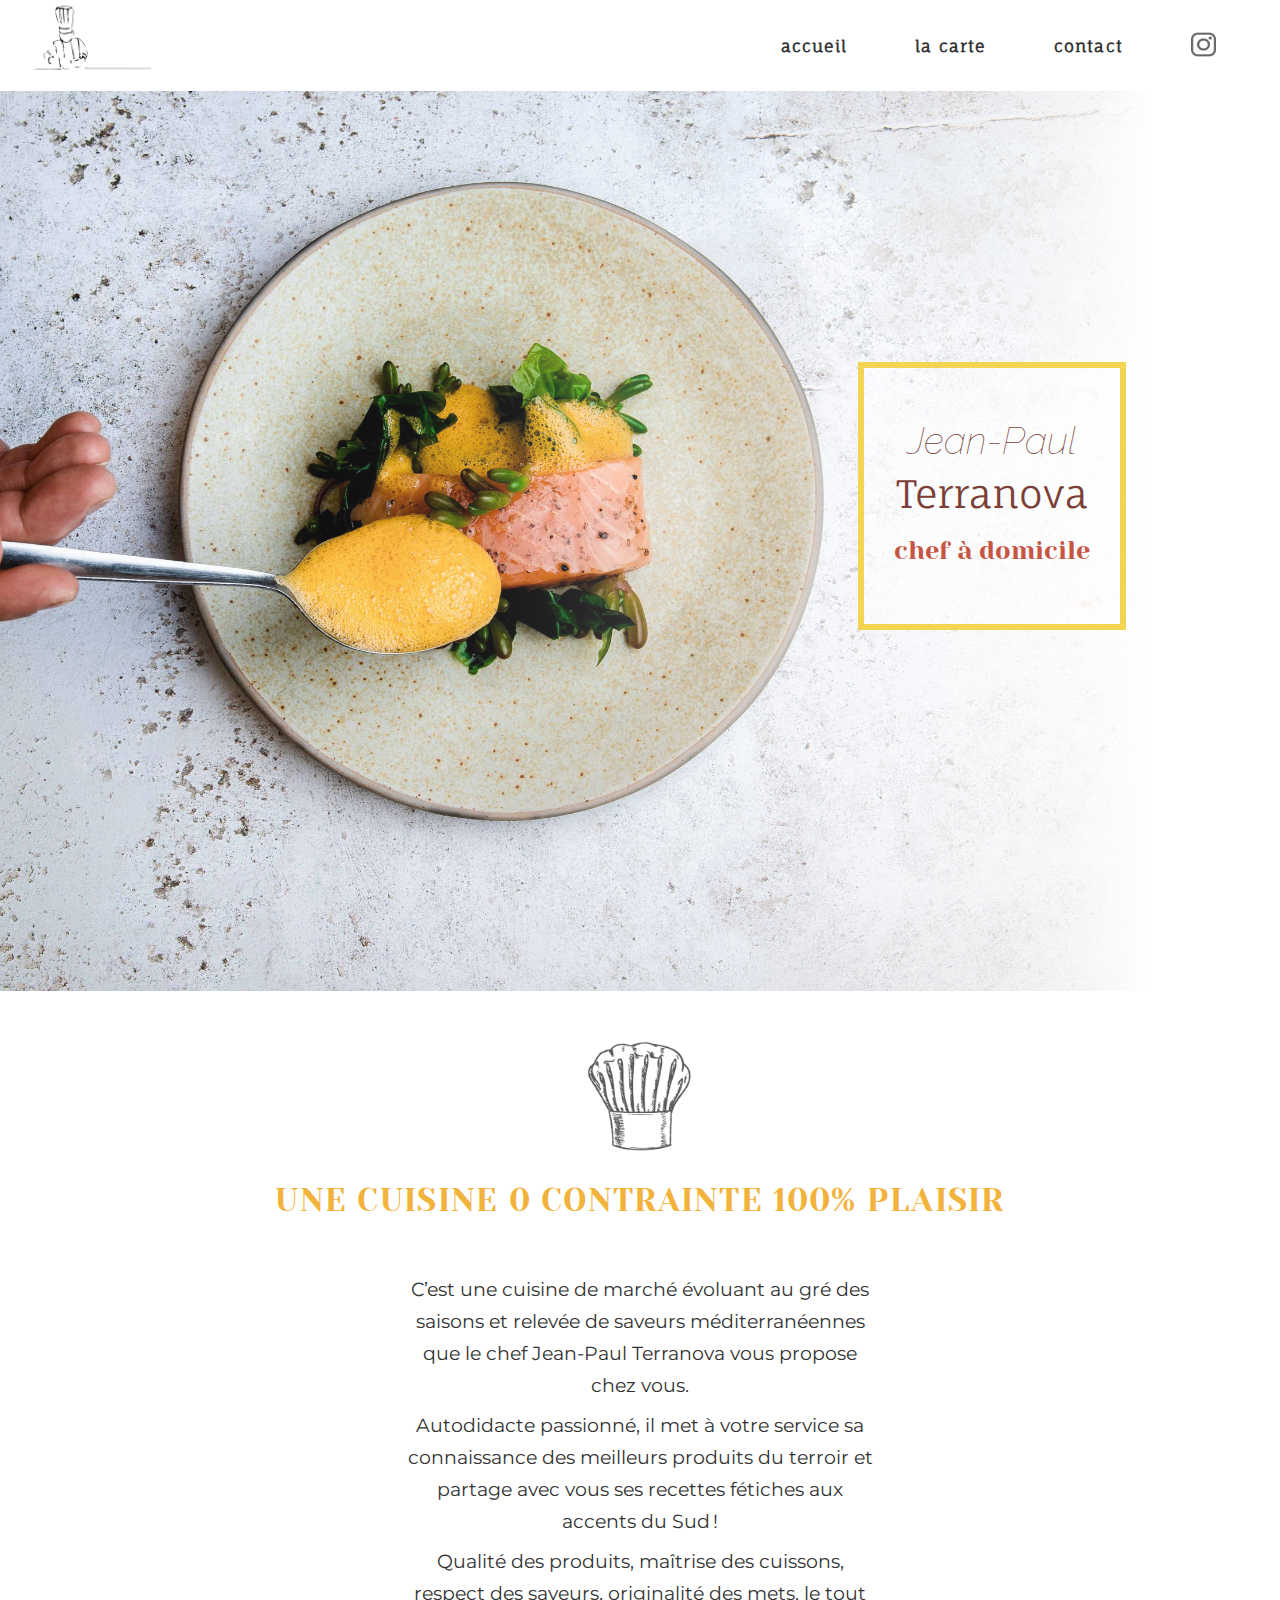
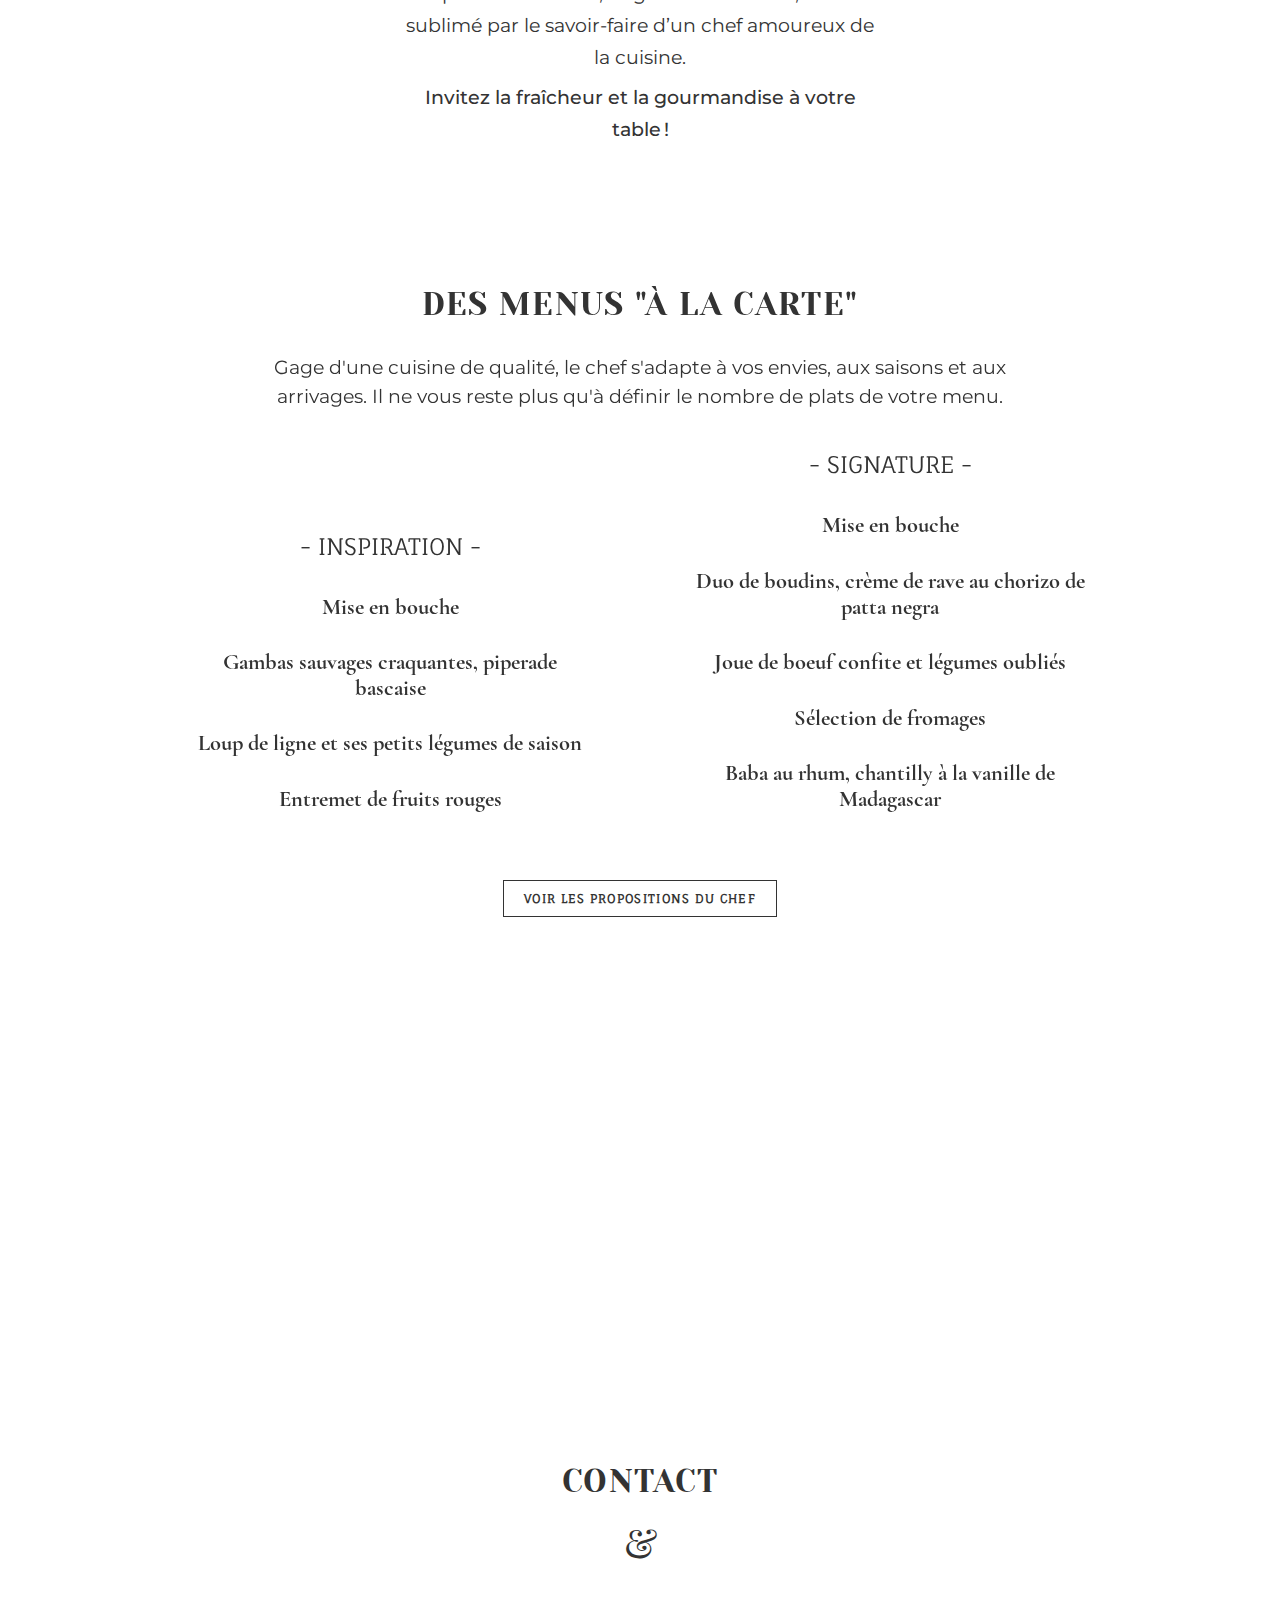
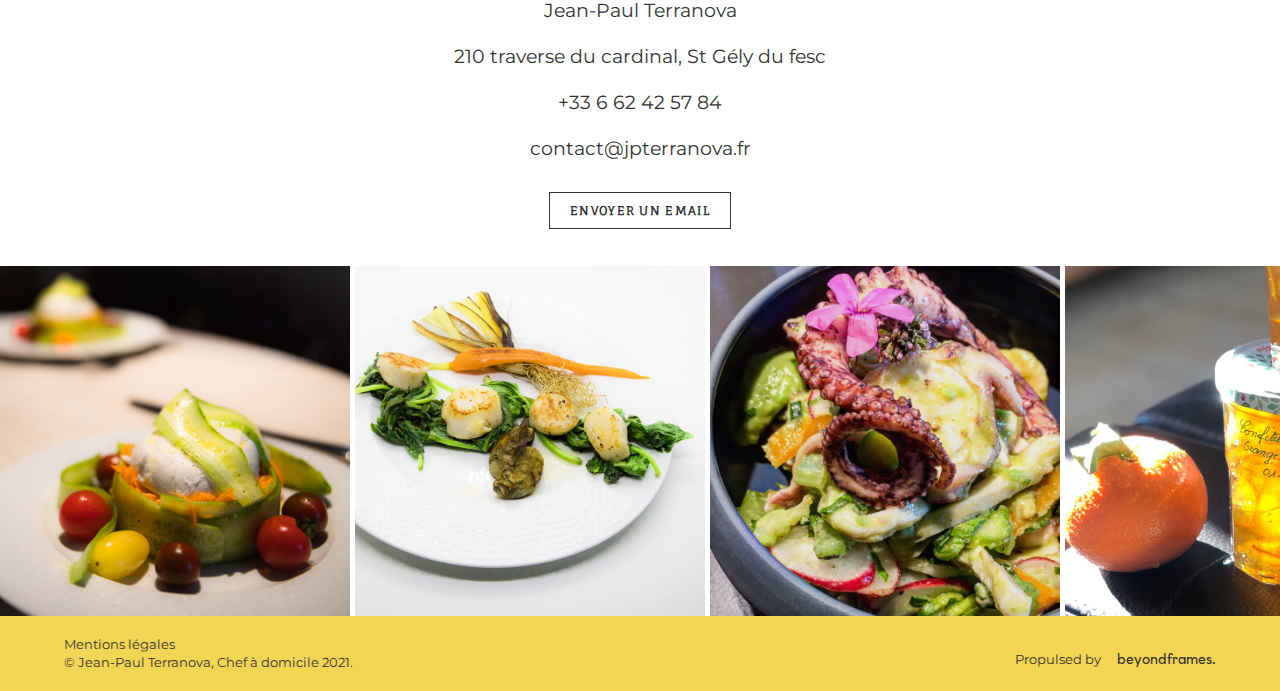
==== commit 951b2a9c: "optimization pictures + correction line heights of menus à la carte" ====
--- a/index.html
+++ b/index.html
@@ -66,28 +66,6 @@
         </ul>
       </nav>
 
-
-
-
-<!--
-      <nav>
-        <ul class="nav-list">
-                <li class="nav-item"><a href="index.html">
-                    <img class="identite" 
-                        src="resources/img/draw/chef-draw.png" 
-                        height="80rem"
-                        alt="dessin au trait d'un chef cuisinier au travail" ></a></li>
-                <li class="nav-item"><a href="index.html">accueil</a></li>
-                <li class="nav-item"><a href="menus.html">la carte</a></li>
-                <li class="nav-item"><a href="#lien-contact">contact</a></li>
-                <li class="nav-item"><a href="https://www.instagram.com/" target="_blank">
-                    <img class="instagram" 
-                    src="resources/img/icon/icon-instagram.png" 
-                    width="25" height="25"
-                    alt="icone instagram"></a></li></a></li>
-        </ul>
-      </nav>
--->
     </header>
 
 
@@ -150,14 +128,14 @@
               <h3>Des menus "à la carte"</h3>
                <!--<h5>&</h5>-->
 
-               <p><h5>Gage d'une cuisine de qualité, le chef s'adapte à vos envies, aux saisons et aux arrivages. Il ne vous reste plus qu'à définir le nombre de plats de votre menu.</h5></p>
+               <h5>Gage d'une cuisine de qualité, le chef s'adapte à vos envies, aux saisons et aux arrivages. Il ne vous reste plus qu'à définir le nombre de plats de votre menu.</h5>
 
                  <div class="col">
                    <h4>- Inspiration - </h4>
                      <br>
                    <p>Mise en bouche</p>
-                   <p>Gambas sauvages, piperade bascaise</p>
-                   <p>Loup de ligne et ses petits légumes</p>
+                   <p>Gambas sauvages craquantes, piperade bascaise</p>
+                   <p>Loup de ligne et ses petits légumes de saison</p>
                    <p>Entremet de fruits rouges</p>
                      <br>
                  </div>
@@ -166,12 +144,11 @@
                    <h4>- Signature - </h4>
                      <br>
                    <p>Mise en bouche</p>
-                   <p>Gambas sauvages, piperade bascaise</p>
+                   <p>Duo de boudins, crème de rave au chorizo de patta negra</p>
                    <p>Joue de boeuf confite et légumes oubliés</p>
-                   <!--<p><span class="italic">ou</span></p>
-                   <p>Loup de ligne et ses petits légumes</p>-->
+                   <!--<p><span class="italic">ou</span></p>-->
                    <p>Sélection de fromages</p>
-                   <p>Entremet de fruits rouges</p>
+                   <p>Baba au rhum, chantilly à la vanille de Madagascar</p>
                      <br>
                  </div>
                  
--- a/resources/style.css
+++ b/resources/style.css
@@ -1,6 +1,6 @@
 /* RESET */
 
-/* http://meyerweb.com/eric/tools/css/reset/ 
+/* https://meyerweb.com/eric/tools/css/reset/ 
    v2.0 | 20110126
    License: none (public domain)
 */
@@ -142,7 +142,7 @@
 .toggle-btn {
   width: 35px;
   position: absolute;
-  right: 80px;
+  right: 40px;
   top: 1.8rem;
   display: none;
 }
@@ -150,8 +150,8 @@
 .toggle-btn span {
   display: inline-block;
   width: 100%;
-  height: 2px;
-  background-color: #333;
+  height: 1.6px;
+  background-color: #555;
   /*float: left;*/
   margin-bottom: 8px;
 }
@@ -318,12 +318,16 @@
 
 .supporting {              /*fond img presentation menus */
   position: relative;
-  background: url("img/pic/brooke-lark-kXQ3J7_2fpc-unsplash_light.jpg")center center no-repeat; padding-top: 80px;
+  background: url("img/pic/brooke-lark-kXQ3J7_2fpc-unsplash-light.jpg")center center no-repeat; padding-top: 80px;
   padding-top: 80px;
   padding-bottom: 6em;
   background-size: cover;
   text-align: center;
   width: 100%;
+}
+
+.supporting h4 {
+  padding: 20px 0;
 }
 
 .supporting::before {
@@ -347,7 +351,7 @@
   display: inline-block;
   height: 200px;
   width: 400px;
-  margin : 2.2em 3em 0 3em;
+  margin : 1.4rem 3rem 0 3rem;
 }
 
 .supporting img {  /* usefull for icon from menu page*/
@@ -363,8 +367,8 @@
   font-weight: 400;
   font-family: "Cormorant";
   font-size: 1.4em;
-  line-height: 16px;
-  padding: 10 20px;
+  line-height: 1.6rem;
+  padding: 5 20px;
   margin-bottom: 30px;
   color: #333;
 }
@@ -447,8 +451,7 @@
   font-family: "Montserrat";
   width: 60%;
   text-align: center;
-  margin-left: auto;
-  margin-right: auto;
+  margin: 2rem auto 0 auto;
   line-height: 1.8rem;
   min-width: 200px;
 }
@@ -593,6 +596,8 @@
     text-transform: uppercase;
     color:#333;
   }
+
+
 
   h5 {                            /* '&' black) */
     font-family:"Playfair";
@@ -792,10 +797,6 @@
     line-height: 1.4rem;
   }
 
-  .supporting .col p {
-    line-height: 1.4frem;
-  }
-
 } 
 
 @media only screen and /*(min-width: 361px) and */(max-width: 960px) {
@@ -821,7 +822,15 @@
 
   .contact {
     font-size: 0.8rem;
-    }
+    width: 85%;
+    margin-left: auto;
+    margin-right: auto;
+    }
+
+  .container-neutral h5 {
+    font-size: 1.8rem;
+    color: #333;
+  }
 
   #module3::before {
     width: 500px;
@@ -836,6 +845,7 @@
 
   h3 {
     font-size: 1.4rem;
+    margin-top: 1.4rem;
   }
 
   .plain-text h4 {
@@ -863,10 +873,6 @@
     width: 250px;
   }
 
-  .supporting .col p {
-    line-height: 1.4rem;
-  }
-
   footer {
     line-height: 0.7rem;
    }  
@@ -876,10 +882,10 @@
     text-align: center;
   }
 
-.container {
-  flex-direction: column;
-  display: flex;
-}
+  .container {
+    flex-direction: column;
+    display: flex;
+  }
 
   .beyondframes {
     padding-left: 0;
@@ -908,7 +914,6 @@
     .square {
       background-color:rgba(255, 255, 255, 0.5)
     }
-
     #brand1 {
       padding-bottom: 8%;
     }
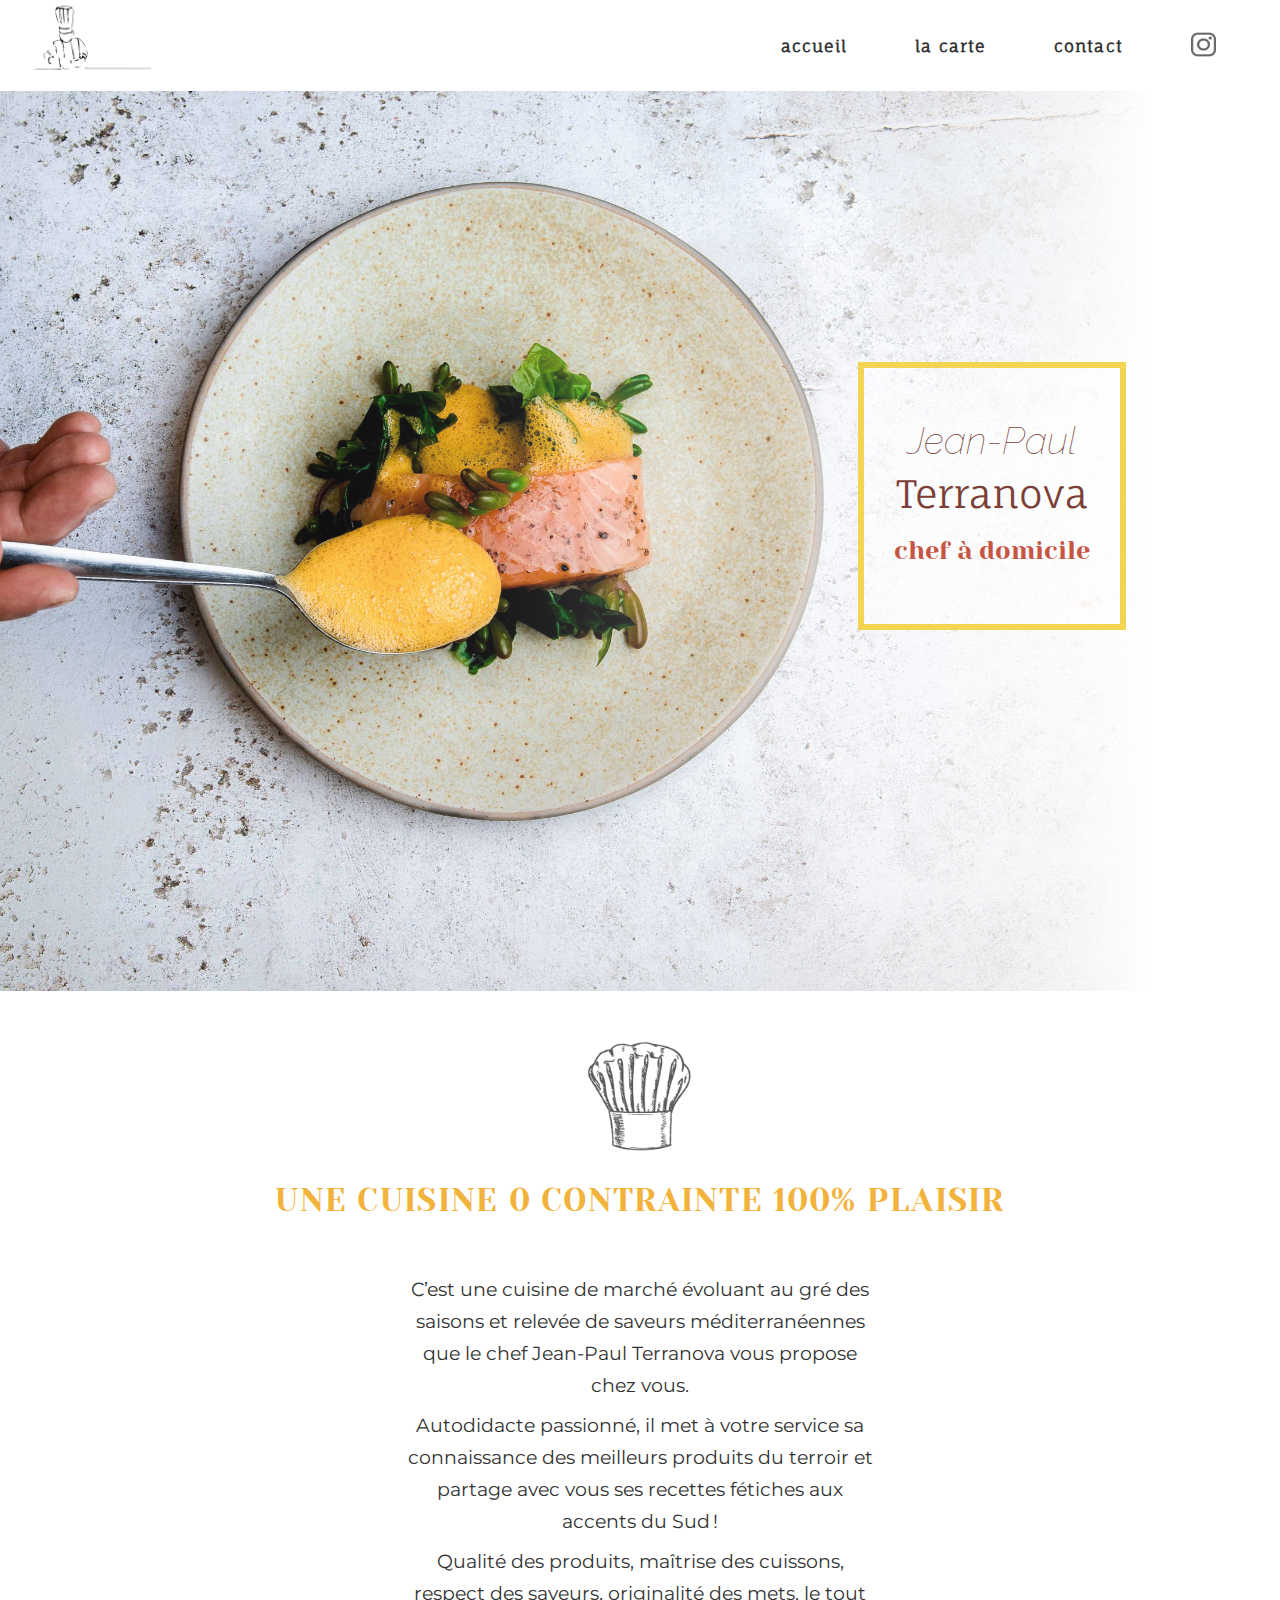
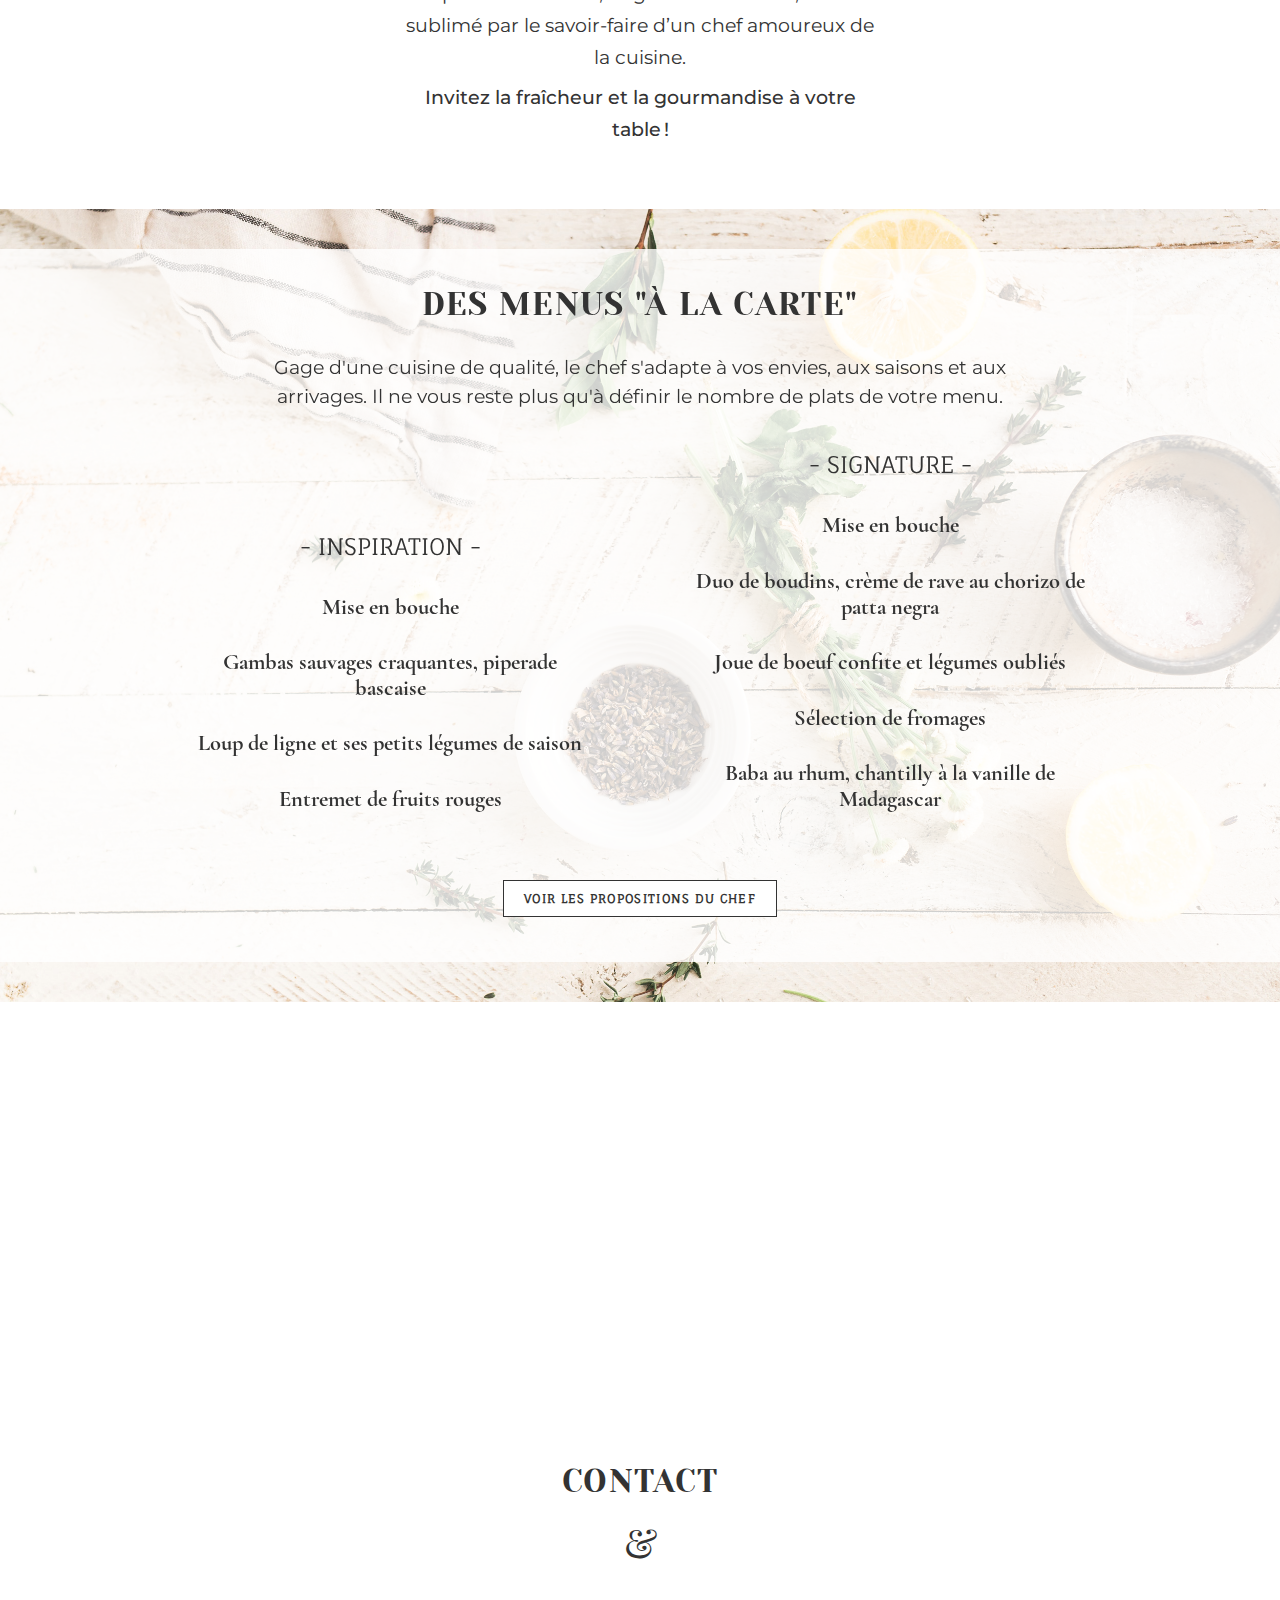
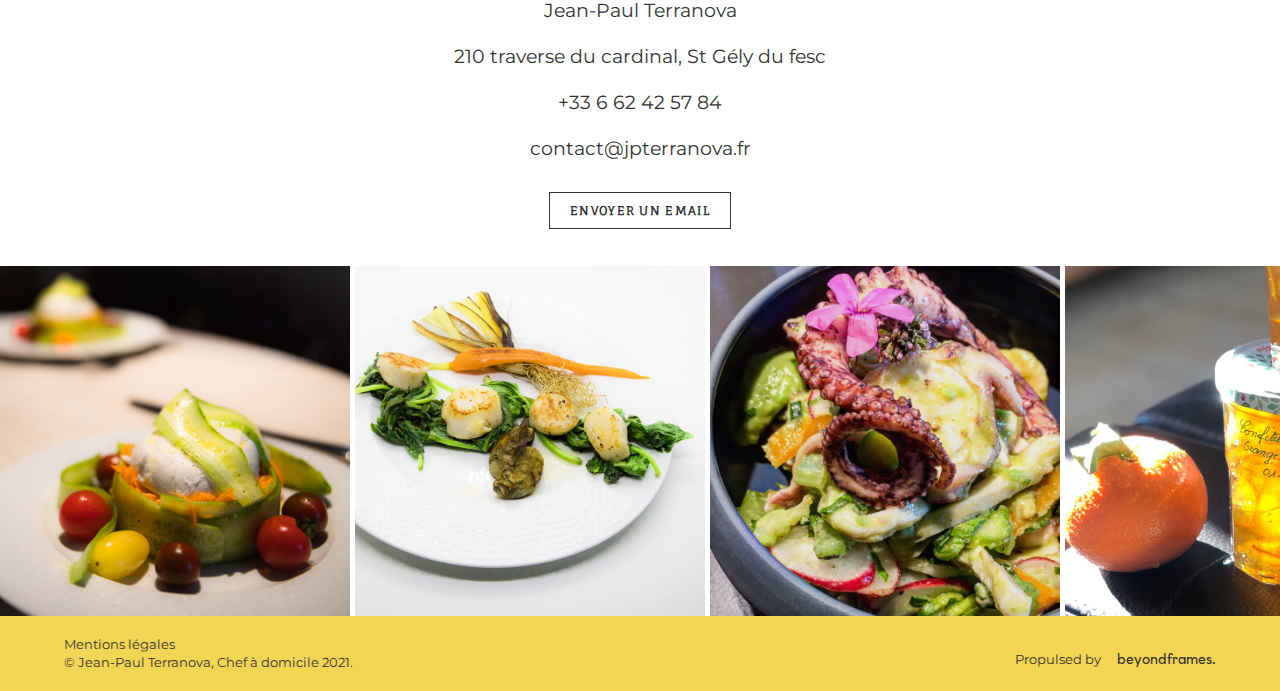
==== commit b941fb8b: "merge former CNAME and remove irrelevant JS" ====
--- a/index.html
+++ b/index.html
@@ -3,6 +3,25 @@
 
 <html>
     <head>
+
+        <!-- Global site tag (gtag.js) - Google Analytics -->
+        <script async src="https://www.googletagmanager.com/gtag/js?id=G-3N5VXWZBW8"></script>
+        <script>
+          window.dataLayer = window.dataLayer || [];
+          function gtag(){dataLayer.push(arguments);}
+          gtag('js', new Date());
+      
+          gtag('config', 'G-3N5VXWZBW8');
+        </script>
+      
+        <!-- Google Tag Manager -->
+      <script>(function(w,d,s,l,i){w[l]=w[l]||[];w[l].push({'gtm.start':
+        new Date().getTime(),event:'gtm.js'});var f=d.getElementsByTagName(s)[0],
+        j=d.createElement(s),dl=l!='dataLayer'?'&l='+l:'';j.async=true;j.src=
+        'https://www.googletagmanager.com/gtm.js?id='+i+dl;f.parentNode.insertBefore(j,f);
+        })(window,document,'script','dataLayer','GTM-T56KDHV');</script>
+        <!-- End Google Tag Manager -->
+
         <title>Jean-Paul Terranova - Chef à domicile</title>
         <link rel="stylesheet" href="./resources/style.css"> 
         <link href="https://code.ionicframework.com/ionicons/2.0.1/css/ionicons.min.css" rel="stylesheet" />
@@ -10,7 +29,7 @@
         <!-- JAVASCRIPT -->
         <script type="text/javascript" src="resources/script.js"></script>
       
-    <!-- REQUIRED META TAGS -->
+        <!-- REQUIRED META TAGS -->
         <meta charset="utf-8">
         <meta name="viewport" content="width=device-width, initial-scale=1, shrink-to-fit=no">
 
@@ -35,6 +54,11 @@
     </head>
 
     <body>
+
+        <!-- Google Tag Manager (noscript) -->
+        <noscript><iframe src="https://www.googletagmanager.com/ns.html?id=GTM-T56KDHV"
+          height="0" width="0" style="display:none;visibility:hidden"></iframe></noscript>
+        <!-- End Google Tag Manager (noscript) -->
 
         <!-- NAVIGATION SECTION -->
 
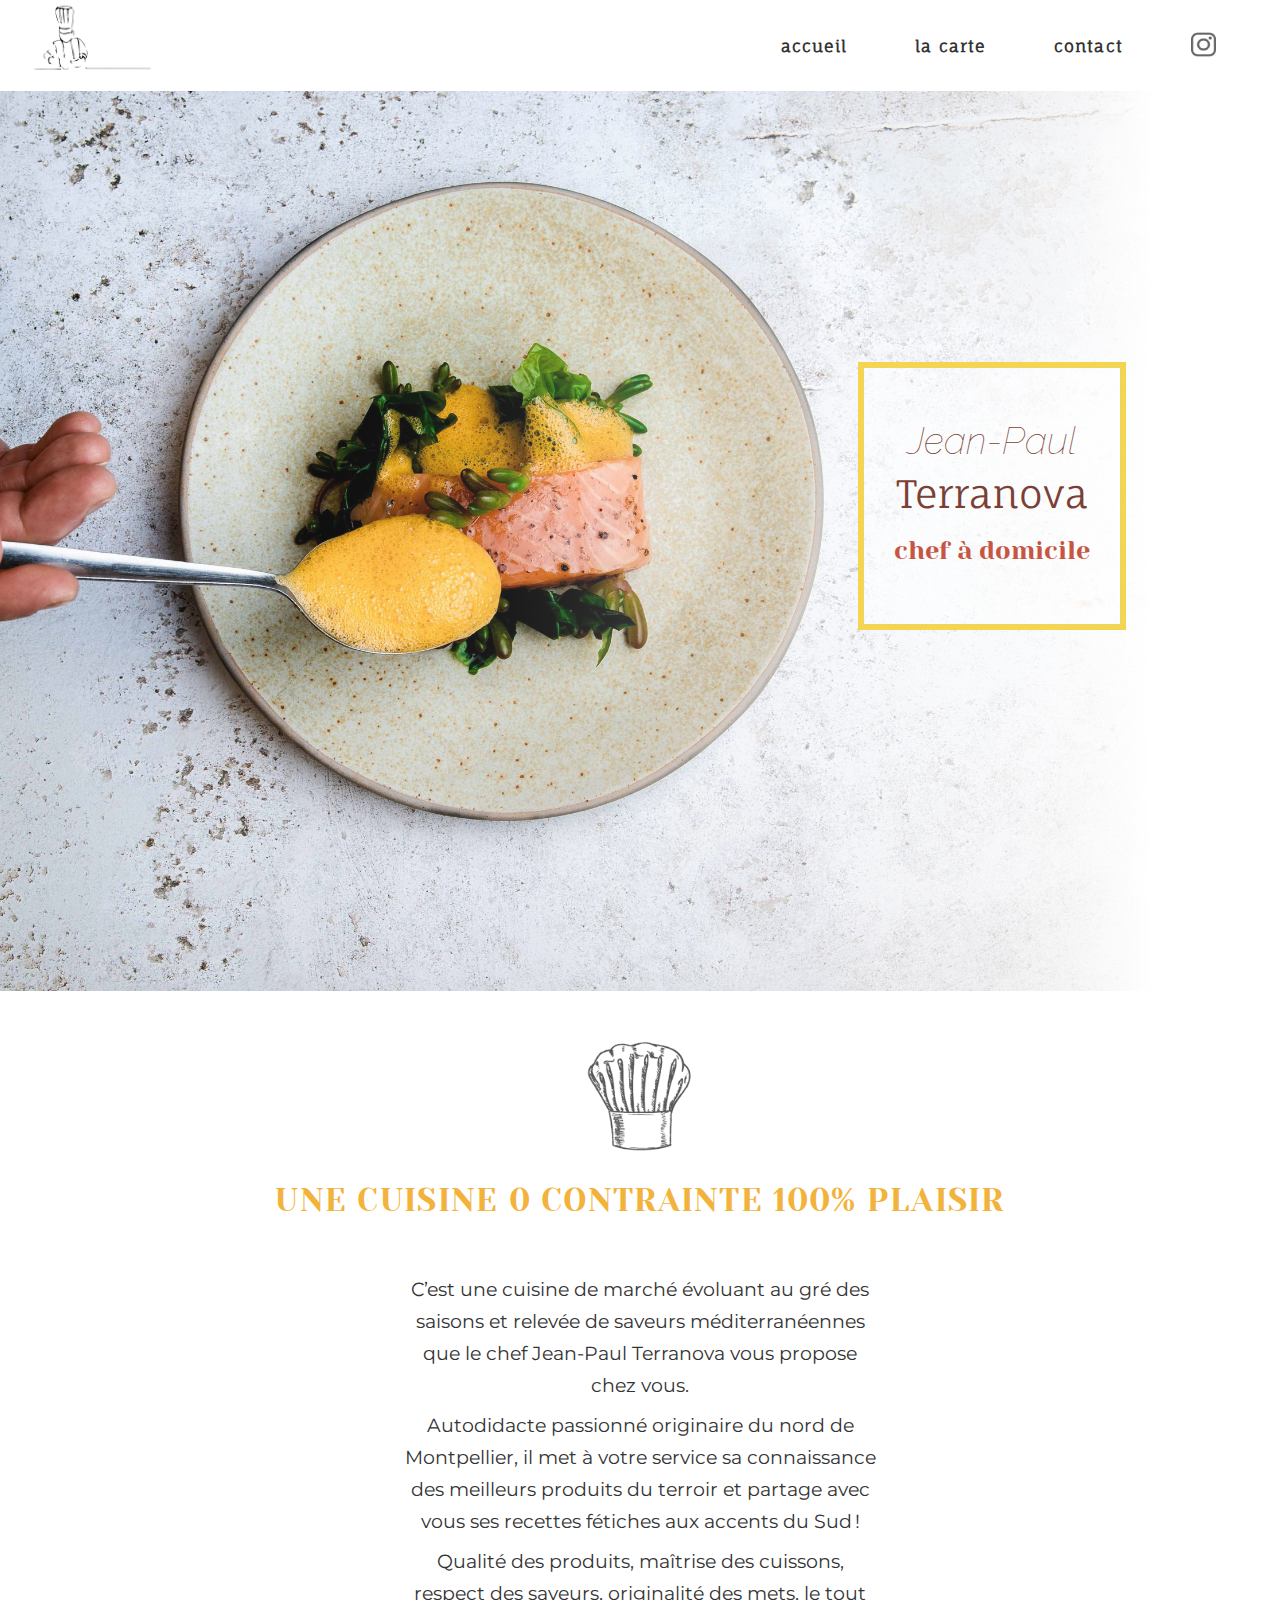
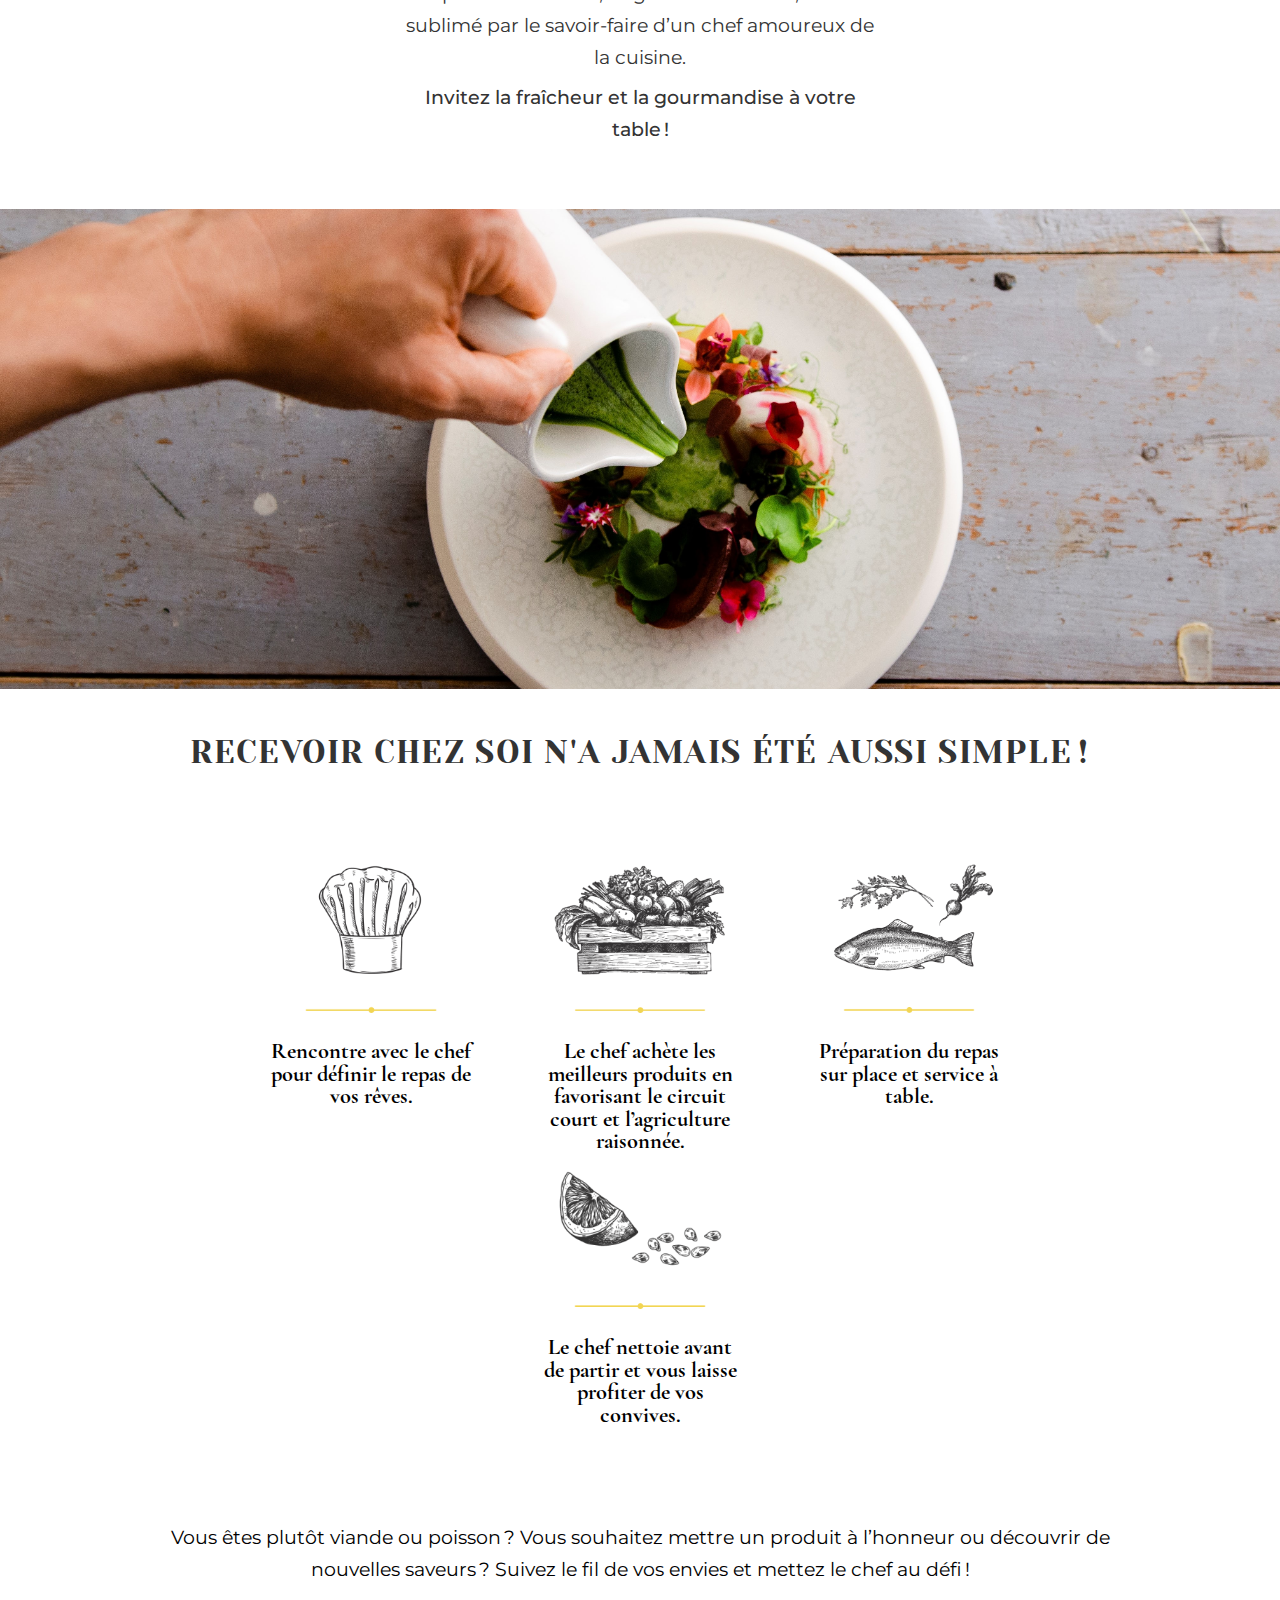
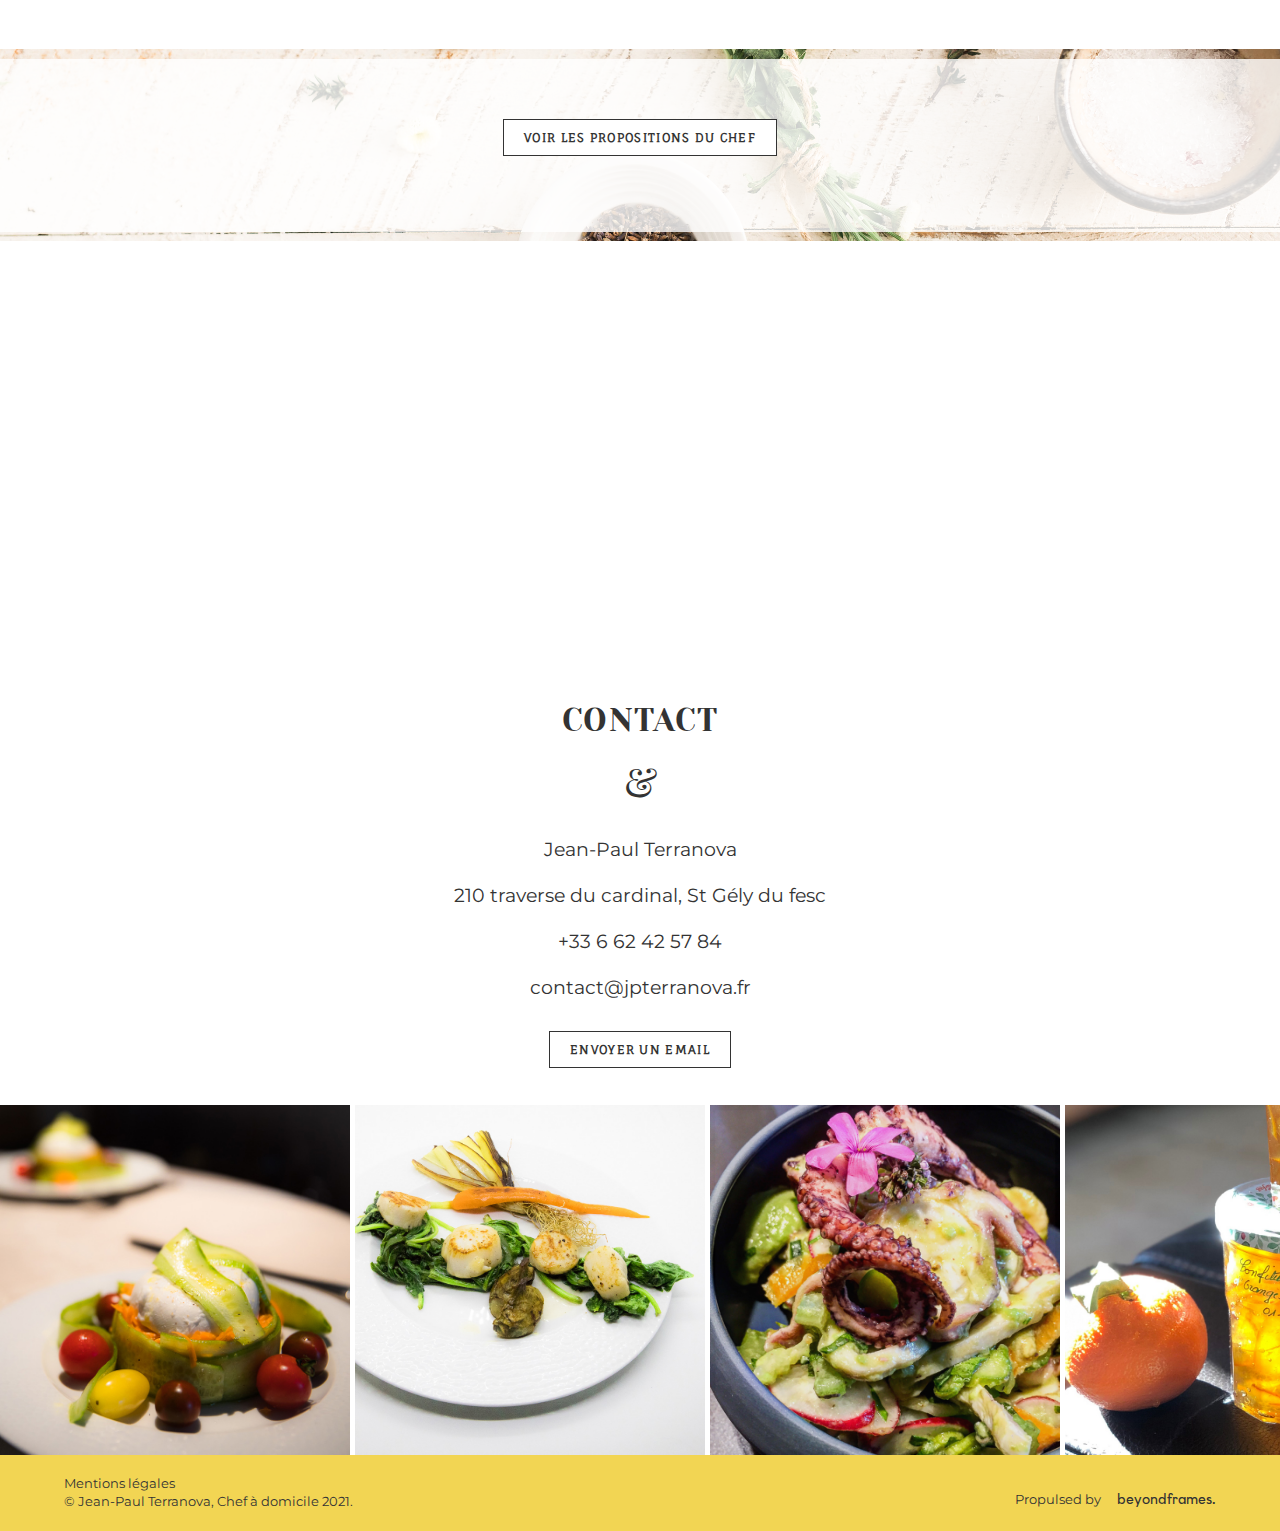
==== commit 0d12df56: "module switched" ====
--- a/index.html
+++ b/index.html
@@ -61,9 +61,7 @@
         <!-- End Google Tag Manager (noscript) -->
 
         <!-- NAVIGATION SECTION -->
-
     <header>
-
       <div class="toggle-btn" onclick="myFunction();">
         <span></span>
         <span></span>
@@ -92,7 +90,6 @@
 
     </header>
 
-
         <!-- SOURCE ANCHOR -->
         <div class="anchor">
           <a href="#top">
@@ -136,21 +133,60 @@
             <br>
           <div class="edito">
               <p>C’est une cuisine de marché évoluant au gré des saisons et relevée de saveurs méditerranéennes que le chef Jean-Paul Terranova vous propose chez vous.</p>
-              <p>Autodidacte passionné, il met à votre service sa connaissance des meilleurs produits du terroir et partage avec vous ses recettes fétiches aux accents du Sud&#8239;!</p>
+              <p>Autodidacte passionné originaire du nord de Montpellier, il met à votre service sa connaissance des meilleurs produits du terroir et partage avec vous ses recettes fétiches aux accents du Sud&#8239;!</p>
               <p>Qualité des produits, maîtrise des cuissons, respect des saveurs, originalité des mets, le tout sublimé par le savoir-faire d’un chef amoureux de la cuisine.</p> 
               <p class="bold">Invitez la fraîcheur et la gourmandise à votre table&#8239;!</p>
           </div>
         </section>
         
+        <div class="deco-page">
+          <img src="resources/img/pic/aaron-blanco-tejedor-kGkO3maydsg-unsplash.jpg" height="auto" width="100%" alt="Gourmet Seafood lobster ravioli and scampi cream photo de Julien Sarazin on Unplash">
+        </div> 
+
 
         <!-- CONTENT SECTION #3 -->
         
+        <section class="plain-text">
+          <div class="container-title">
+            <h3>Recevoir chez soi n'a jamais été aussi simple&#8239;!</h3>
+          </div>
+          <div class="container-process">
+              <div class="col">
+                <img src="resources/img/draw/step1.png" alt="drawing of a chef's hat">
+                <p>Rencontre avec le chef pour définir le repas de vos rêves.</p>
+              </div>
+              
+              <div class="col">
+                <img src="resources/img/draw/step2.png" alt="drawing of diverse vegetables in a basket">
+                <p>Le chef achète les meilleurs produits en favorisant le circuit court et l’agriculture raisonnée.</p>
+              </div>
+                          
+              <div class="col">
+                <img src="resources/img/draw/step3.png" alt="drawing of a fish and herbs">
+                <p>Préparation du repas sur place et service à table.</p>
+              </div>
+
+              <div class="col">
+                <img src="resources/img/draw/step4.png" alt="drawing of orange wedge and its seeds">
+                <p>Le chef nettoie avant de partir et vous laisse profiter de vos convives.</p>
+              </div>
+          </div>
+          <div class="special">
+            <p>Vous êtes plutôt viande ou poisson&#8239;? Vous souhaitez mettre un produit à l’honneur ou découvrir de nouvelles saveurs&#8239;? Suivez le fil de vos envies et mettez le chef au défi&#8239;! </p>
+          </div> 
+          
+          </section>
+          <section class="supporting">
+          <a href="menus.html">Voir les propositions du chef</a>
+          </section>
+
+        <!--
         <section class="supporting">
   
             <div class="module3">
                       
               <h3>Des menus "à la carte"</h3>
-               <!--<h5>&</h5>-->
+               
 
                <h5>Gage d'une cuisine de qualité, le chef s'adapte à vos envies, aux saisons et aux arrivages. Il ne vous reste plus qu'à définir le nombre de plats de votre menu.</h5>
 
@@ -170,7 +206,6 @@
                    <p>Mise en bouche</p>
                    <p>Duo de boudins, crème de rave au chorizo de patta negra</p>
                    <p>Joue de boeuf confite et légumes oubliés</p>
-                   <!--<p><span class="italic">ou</span></p>-->
                    <p>Sélection de fromages</p>
                    <p>Baba au rhum, chantilly à la vanille de Madagascar</p>
                      <br>
@@ -182,8 +217,7 @@
                <br>
                <a href="menus.html">Voir les propositions du chef</a>
            </section> 
-
-
+          -->
 
         <!-- CONTENT SECTION #4 -->
         <div class="deco-scroll">
--- a/resources/style.css
+++ b/resources/style.css
@@ -1,6 +1,6 @@
 /* RESET */
 
-/* https://meyerweb.com/eric/tools/css/reset/ 
+/* http://meyerweb.com/eric/tools/css/reset/ 
    v2.0 | 20110126
    License: none (public domain)
 */
@@ -142,16 +142,16 @@
 .toggle-btn {
   width: 35px;
   position: absolute;
-  right: 40px;
-  top: 1.8rem;
+  right: 10vw;
+  top: 1.6rem;
   display: none;
 }
 
 .toggle-btn span {
   display: inline-block;
   width: 100%;
-  height: 1.6px;
-  background-color: #555;
+  height: 2px;
+  background-color: #333;
   /*float: left;*/
   margin-bottom: 8px;
 }
@@ -318,17 +318,31 @@
 
 .supporting {              /*fond img presentation menus */
   position: relative;
-  background: url("img/pic/brooke-lark-kXQ3J7_2fpc-unsplash-light.jpg")center center no-repeat; padding-top: 80px;
+  background: url("img/pic/brooke-lark-kXQ3J7_2fpc-unsplash_light.jpg")center center no-repeat; padding-top: 80px;
   padding-top: 80px;
   padding-bottom: 6em;
   background-size: cover;
   text-align: center;
   width: 100%;
 }
-
-.supporting h4 {
-  padding: 20px 0;
-}
+.supporting-hors-cadre {
+  position: relative;
+  padding-top: 2rem;
+  padding-bottom: 2rem;
+  text-align: center;
+  width: 60%;
+  margin-left: auto;
+  margin-right: auto;
+}
+
+.supporting-hors-cadre h5 {
+  font-family: "Montserrat";
+  font-size: 1.2rem;
+  line-height: 1.6rem;
+  padding-top: 1.2rem;
+  
+}
+
 
 .supporting::before {
   position: absolute;
@@ -351,7 +365,7 @@
   display: inline-block;
   height: 200px;
   width: 400px;
-  margin : 1.4rem 3rem 0 3rem;
+  margin : 2.2em 3em 0 3em;
 }
 
 .supporting img {  /* usefull for icon from menu page*/
@@ -361,6 +375,7 @@
 .supporting h4 {
   font-family: "Fauna One", sans-serif;
   font-size: 23px;
+  padding: 0 0 1.2rem 0;
 }
 
 .supporting p {
@@ -368,7 +383,7 @@
   font-family: "Cormorant";
   font-size: 1.4em;
   line-height: 1.6rem;
-  padding: 5 20px;
+  padding: 10 20px;
   margin-bottom: 30px;
   color: #333;
 }
@@ -451,7 +466,8 @@
   font-family: "Montserrat";
   width: 60%;
   text-align: center;
-  margin: 2rem auto 0 auto;
+  margin-left: auto;
+  margin-right: auto;
   line-height: 1.8rem;
   min-width: 200px;
 }
@@ -596,8 +612,6 @@
     text-transform: uppercase;
     color:#333;
   }
-
-
 
   h5 {                            /* '&' black) */
     font-family:"Playfair";
@@ -797,6 +811,10 @@
     line-height: 1.4rem;
   }
 
+  .supporting .col p {
+    line-height: 1.4rem;
+  }
+
 } 
 
 @media only screen and /*(min-width: 361px) and */(max-width: 960px) {
@@ -822,15 +840,7 @@
 
   .contact {
     font-size: 0.8rem;
-    width: 85%;
-    margin-left: auto;
-    margin-right: auto;
-    }
-
-  .container-neutral h5 {
-    font-size: 1.8rem;
-    color: #333;
-  }
+    }
 
   #module3::before {
     width: 500px;
@@ -845,7 +855,6 @@
 
   h3 {
     font-size: 1.4rem;
-    margin-top: 1.4rem;
   }
 
   .plain-text h4 {
@@ -873,6 +882,10 @@
     width: 250px;
   }
 
+  .supporting .col p {
+    line-height: 1.4rem;
+  }
+
   footer {
     line-height: 0.7rem;
    }  
@@ -882,10 +895,10 @@
     text-align: center;
   }
 
-  .container {
-    flex-direction: column;
-    display: flex;
-  }
+.container {
+  flex-direction: column;
+  display: flex;
+}
 
   .beyondframes {
     padding-left: 0;
@@ -914,6 +927,7 @@
     .square {
       background-color:rgba(255, 255, 255, 0.5)
     }
+
     #brand1 {
       padding-bottom: 8%;
     }
